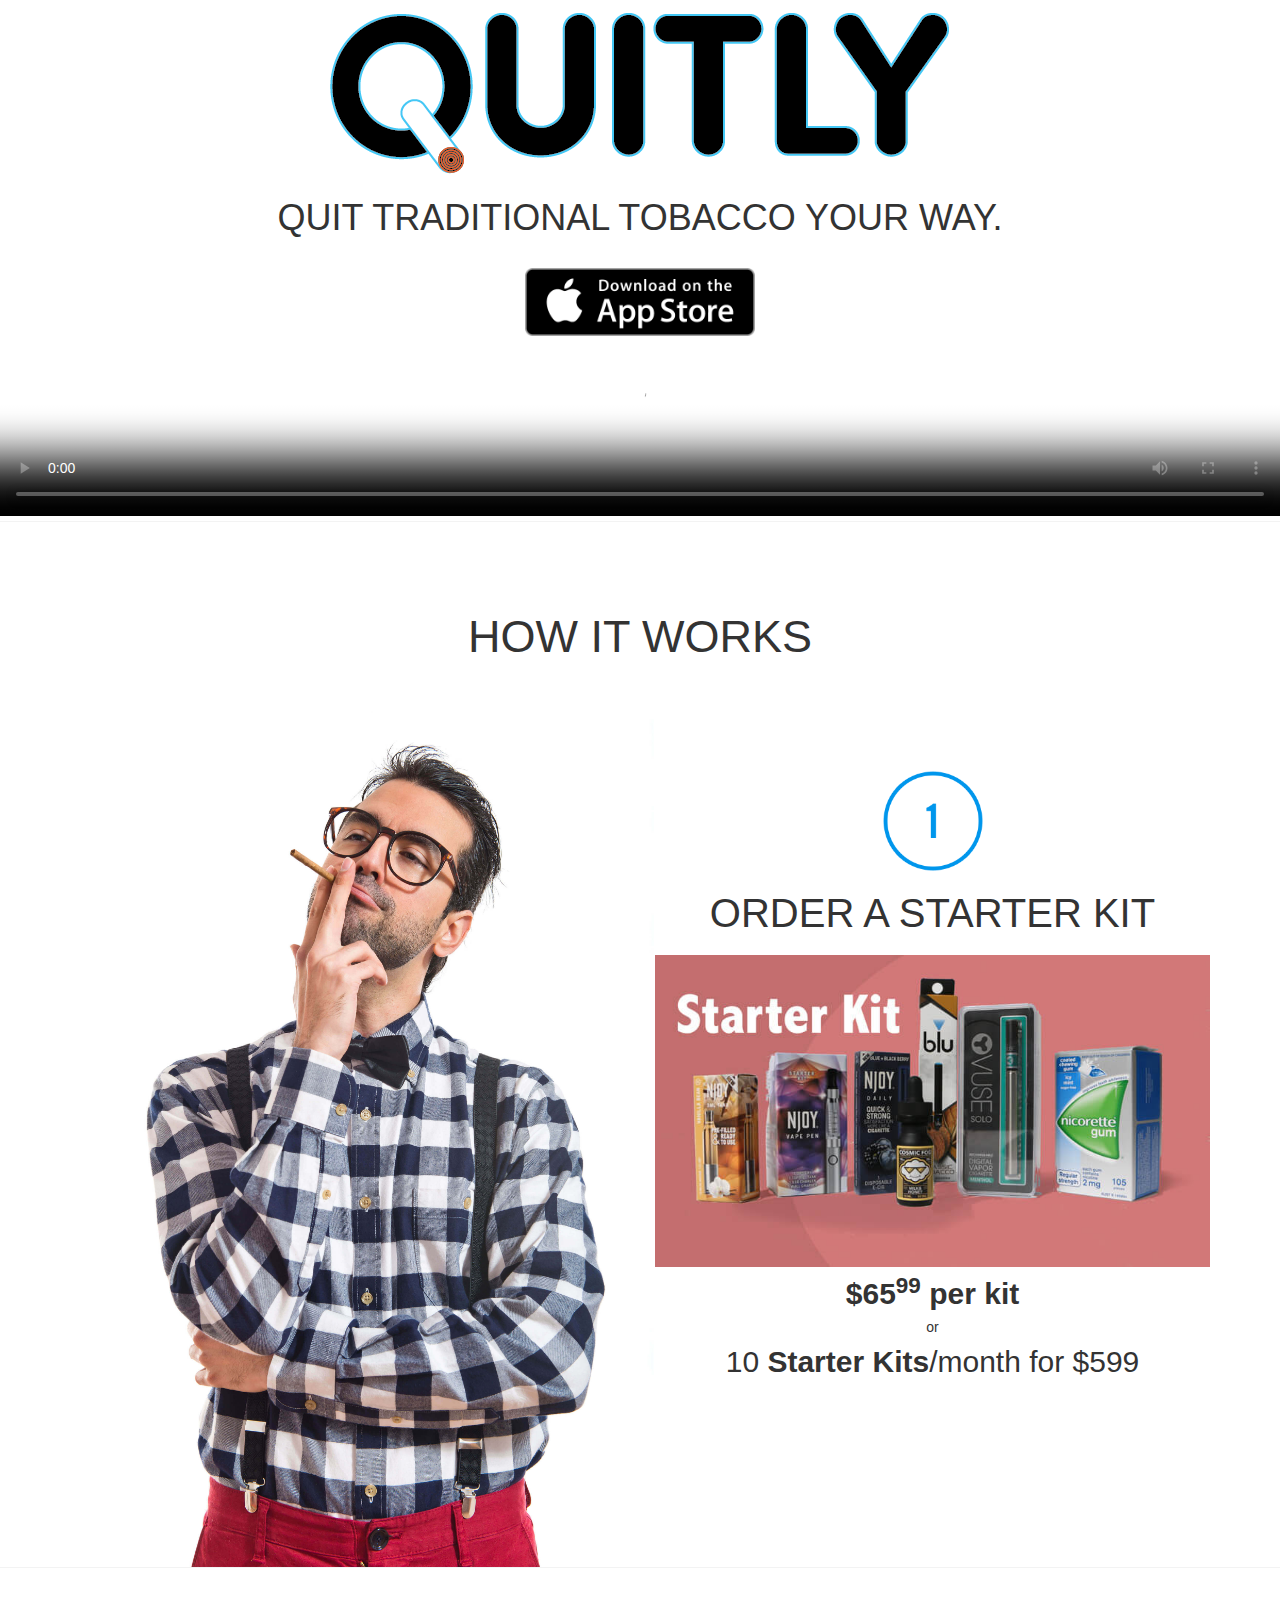
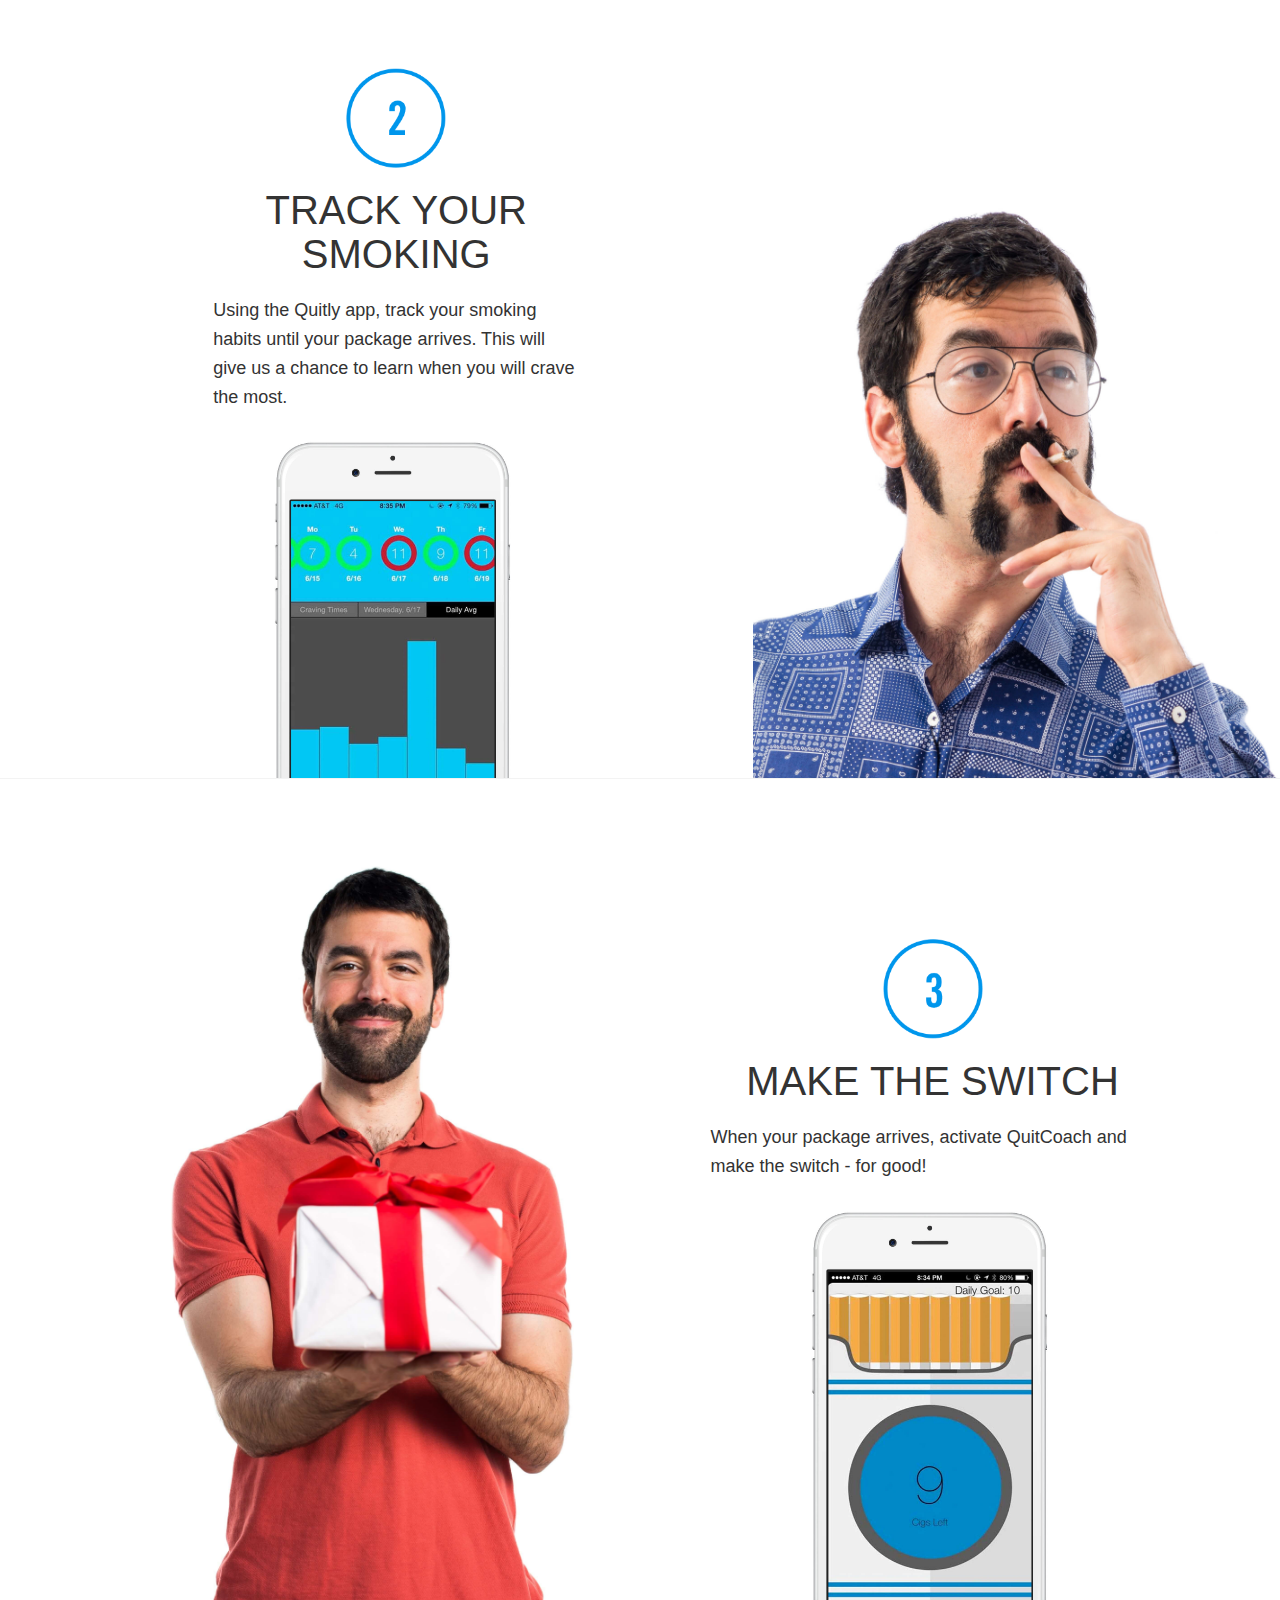
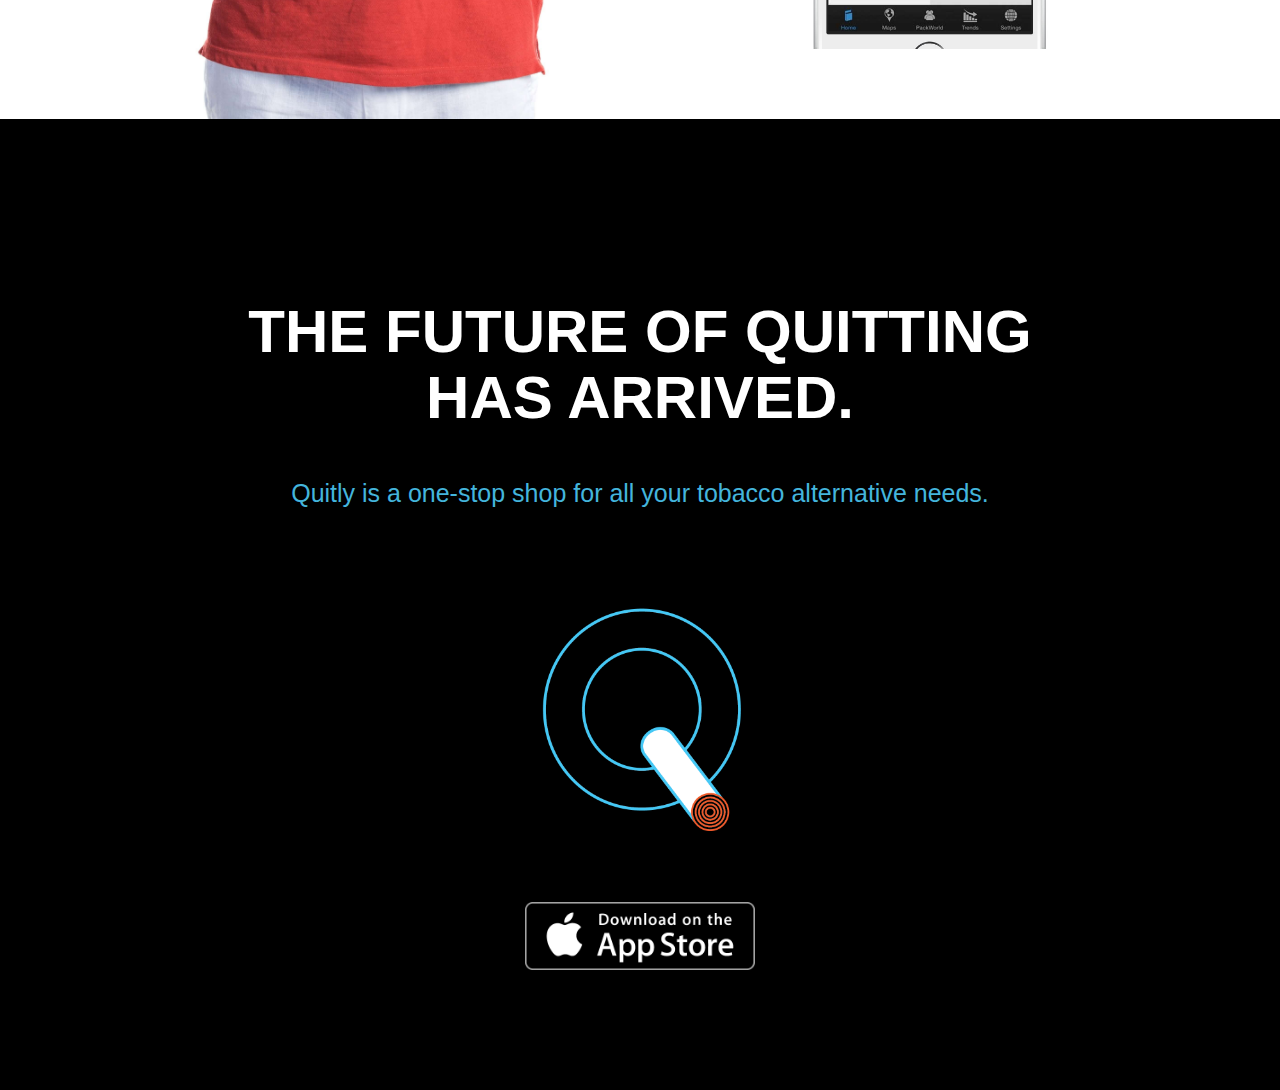
==== index.html @ 90bf42f9 "Initial commit" ====
<!DOCTYPE html>
<html lang="en">

<head>
    <meta charset="UTF-8">
    <title>Quitly</title>
    <meta name="viewport" content="width=device-width, initial-scale=1.0, user-scalable=no">
    <meta name="description" content="Quitly Stop smoking today!">
    <meta name="keywords" content="Quitly, Stop smoking now">

    <link rel="stylesheet" href="css/styles.css">
    <link href='https://fonts.googleapis.com/css?family=Open+Sans:400,600,700' rel='stylesheet' type='text/css'>
    <link rel="stylesheet" href="http://code.ionicframework.com/ionicons/2.0.1/css/ionicons.min.css">
    <link rel="stylesheet" href="https://maxcdn.bootstrapcdn.com/bootstrap/3.3.6/css/bootstrap.min.css">


    <link rel="apple-touch-icon" sizes="57x57" href="favicon/apple-icon-57x57.png">
    <link rel="apple-touch-icon" sizes="60x60" href="favicon/apple-icon-60x60.png">
    <link rel="apple-touch-icon" sizes="72x72" href="favicon/apple-icon-72x72.png">
    <link rel="apple-touch-icon" sizes="76x76" href="favicon/apple-icon-76x76.png">
    <link rel="apple-touch-icon" sizes="114x114" href="favicon/apple-icon-114x114.png">
    <link rel="apple-touch-icon" sizes="120x120" href="favicon/apple-icon-120x120.png">
    <link rel="apple-touch-icon" sizes="144x144" href="favicon/apple-icon-144x144.png">
    <link rel="apple-touch-icon" sizes="152x152" href="favicon/apple-icon-152x152.png">
    <link rel="apple-touch-icon" sizes="180x180" href="favicon/apple-icon-180x180.png">
    <link rel="icon" type="image/png" sizes="192x192"  href="favicon/android-icon-192x192.png">
    <link rel="icon" type="image/png" sizes="32x32" href="favicon/favicon-32x32.png">
    <link rel="icon" type="image/png" sizes="96x96" href="favicon/favicon-96x96.png">
    <link rel="icon" type="image/png" sizes="16x16" href="favicon/favicon-16x16.png">
    <link rel="manifest" href="favicon/manifest.json">
    <meta name="msapplication-TileColor" content="#ffffff">
    <meta name="msapplication-TileImage" content="favicon/ms-icon-144x144.png">
    <meta name="theme-color" content="#ffffff">
</head>

<body>
  <section id="hero">
    <div class="container">
      <div class="row text-center">
        <img class="img-responsive quitly-logo" src="img/quitly-logo-full.png" alt="Quitly Logo">
        <h1>QUIT TRADITIONAL TOBACCO YOUR WAY.</h1>
        <a class"download-ios" href="https://itunes.apple.com/us/app/pack-life/id1066670347?mt=8">
          <img class="download-btn" src="img/apple-store.png" alt="">
        </a>
      </div>
    </div>
  </section>
  
  <div class="video-container">
    <!-- <div class="placeholder"></div> -->
    <img class="backdrop-img" src="img/backdrop.png" alt="">
    <video controls="true" autoplay="autoplay" mute loop poster="https://youtu.be/lg_ZdgQ2LUs" id="hero-video">
    	<source src="http://armando.sx/videos/quitly.mp4" type="video/mp4" />
    	<source src="http://armando.sx/videos/quitly.webm" type="video/webm" />
    	<source src="http://armando.sx/videos/quitly.ogv" type="video/ogg" />
    	<object type="application/x-shockwave-flash" data="http://releases.flowplayer.org/swf/flowplayer-3.2.1.swf" width="100%" height="100%">
    		<param name="movie" value="http://releases.flowplayer.org/swf/flowplayer-3.2.1.swf" />
    		<param name="allowFullScreen" value="true" />
    		<param name="wmode" value="transparent" />
    		<param name="flashVars" value="config={'playlist':['https%3A%2F%2Fyoutu.be%2Flg_ZdgQ2LUs',{'url':'http://armando.sx/video/quitly.mp4','autoPlay':true}]}" />
    		<img alt="Quitly Video" src="http://armando.sx/videos/quitly.mp4" width="100%" height="100%" title="No video playback capabilities, please download the video below" />
    	</object>
    </video>
    <i class="ion-ios-arrow-down"></i>
  </div>

  <section id="how-it-works">
    <h1 class="text-center">How it works</h1>
  </section>
  <section id="order-starter-kit">
    <div class="container">
      <div class="row">
        <div class="col-md-5 text-center">
          <img class="step-img" src="img/step1.jpg" alt="Guy smoking cigarette">
        </div>
        <div class="col-md-offset-1 col-md-6 text-center right-col">
          <img src="img/number1.png" class="numbers-img" alt="Number 1 image">
          <h2>Order a starter kit</h2>
          <img class="starter-kit img-responsive" src="img/starterkit.jpg" alt="Starter Kit">
          <h4>
            <strong>$65<sup>99</sup> per kit</strong>
          </h4>
          <h5>or</h5>
          <h4>10 <strong>Starter Kits</strong>/month for $599</h4>
        </div>
      </div>
    </div>
  </section>

  <section id="track-your-smoking">
    <div class="container">
      <div class="row">
        <div class="col-md-offset-1 col-md-5 text-center right-col">
          <img src="img/number2.png" alt="number 2" class="numbers-img">
          <h2>Track your Smoking</h2>
          <p>Using the Quitly app, track your smoking habits until your package arrives. This will give us a chance to learn when you will crave the most.</p>
          <img class="iphone" src="img/pack2.jpg" alt="quitly iphone screenshot">
        </div>
        <div class="col-md-offset-1 col-md-4 text-center">
          <img class="step-img" src="img/step2.jpg" alt="guy smoking cigarette">
        </div>
      </div>
    </div>
  </section>

  <section id="make-the-switch">
    <div class="container">
      <div class="row">
        <div class="col-md-5 text-center">
          <img class="step-img img-responsive" src="img/step3.jpg" alt="step 3">
        </div>
        <div class="col-md-offset-1 col-md-6 right-col text-center">
          <img src="img/number3.png" class="numbers-img" alt="number3">
          <h2>Make the switch</h2>
          <p>When your package arrives, activate QuitCoach and make the switch - for good!</p>
          <img class="iphone" src="img/pack1.jpg" alt="">
        </div>
      </div>
    </div>
  </section>

  <div class="download-container">
    <div class="container">
      <h1>The future of quitting has arrived.</h1>
      <p>Quitly is a one-stop shop for all your tobacco alternative needs.</p>
      <img class="quitly-logo" src="img/quitly-logo.png" alt="quitly logo">
      <a class"download-ios" href="https://itunes.apple.com/us/app/pack-life/id1066670347?mt=8">
        <img class="download-btn" src="img/apple-store.png" alt="Itunes download link">
      </a>
    </div>
  </div>
</body>

<script>


videos = document.querySelectorAll("video");
for (var i = 0, l = videos.length; i < l; i++) {
  var video = videos[i];
  var src = video.src || (function () {
      var sources = video.querySelectorAll("source");
      for (var j = 0, sl = sources.length; j < sl; j++) {
          var source = sources[j];
          var type = source.type;
          var isMp4 = type.indexOf("mp4") != -1;
          if (isMp4) return source.src;
      }
      return null;
  })();
  if (src) {
      var isYoutube = src && src.match(/(?:youtu|youtube)(?:\.com|\.be)\/([\w\W]+)/i);
      if (isYoutube) {
          var id = isYoutube[1].match(/watch\?v=|[\w\W]+/gi);
          id = (id.length > 1) ? id.splice(1) : id;
          id = id.toString();
          var mp4url = "http://www.youtubeinmp4.com/redirect.php?video=";
          video.src = mp4url + id;
      }
  }
}
</script>


</html>
---- css/styles.css ----
body {
    font-family: 'Open Sans', sans-serif;
    margin: 0;
    width: 100%;
    overflow-x: hidden;
    }
    section#hero {
        text-align: center;
    }
    section#hero h1 {
        text-transform: uppercase;
    }
    section#hero a img {
      margin: 30px auto!important;
      display: block;
      text-align: center;
    }
    section#hero .quitly-logo {
      margin: 0 auto!important;
      text-align: center!important;
    }
    section#order-starter-kit, section#make-the-switch, section#track-your-smoking {
        height: auto;
        overflow: hidden;
        border-bottom: 1px solid #f3f3f3;
    }
    section#how-it-works h1 {
      text-transform: uppercase;
      margin: 40px 0 auto;
      padding: 50px 0;
      font-size: 45px;
    }
    section#make-the-switch {
        padding: 60px 0 0 0;
    }
    section#order-starter-kit img.step-img,
    section#make-the-switch img.step-img,
    section#track-your-smoking img.step-img {
        max-width: 600px;
        margin: 0 auto!important;
    }
    section#order-starter-kit h2, section#make-the-switch h2, section#track-your-smoking h2 {
        text-transform: uppercase;
        font-size: 40px;
        margin-bottom: 20px;
    }
    section#order-starter-kit p, section#make-the-switch p, section#track-your-smoking p {
        font-size: 18px;
        line-height: 1.6;
        width: 80%;
        margin: 10px auto 30px auto;
        text-align: left;
    }
    section#track-your-smoking img.numbers-img,
    section#make-the-switch img.numbers-img {
        margin: 80px auto 20px auto;
        display: block;
        width: 100px;
    }
  section#order-starter-kit img.numbers-img {
        margin: 40px auto 20px auto;
        display: block;
        width: 100px;
  }

    section#order-starter-kit img.iphone, section#track-your-smoking img.iphone, section#make-the-switch img.iphone {
        width: 300px;
    }

    .right-col {
        max-height: 790px;
        margin-top: 20px;
        overflow: hidden;
        position: relative!important;
    }

    section#order-starter-kit .right-col {
        max-height: 790px;
        position: relative!important;
    }
    section#make-the-switch img.starter-kit {
        width: 620px;
    }
    section#order-starter-kit h4 {
        font-size: 30px;
    }
    section#order-starter-kit h4 span {
        font-size: 30px;
        font-weight: bold;
    }
    #hero-video {
        z-index: 1;
        margin: 0 auto;
        text-align: center;
    }
    .placeholder {
        position: absolute;
        top: 0;
        right: 0;
        z-index: 20;
        left: 0;
        bottom: 0;
    }
    .video-container {
        height: auto;
        margin: 80px 20px 20px 0;
        width: 100%;
        position: relative;
        margin: 0 auto;
        border-bottom: 1px solid #f3f3f3;
    }
    .download-container {
        background: black;
        padding: 120px 0;
        margin-top: -20px;
        position: relative;
    }
    .download-container p {
        text-align: center;
        color: rgba(76, 201, 244, 1);
        opacity: .9;
        font-size: 25px;
        margin: 45px 0 40px 0;
        font-weight: 400;
    }
    .logos-cont {
        opacity: .8;
    }
    .download-container h1 {
        text-align: center;
        color: white;
        text-transform: uppercase;
        font-size: 60px;
        font-weight: 600;
        margin-top: 60px!important;
        width: 75%;
        margin: 0 auto;
    }
    .download-container .quitly-logo {
        width: 320px;
        height: auto;
        text-align: center;
        margin: 0 auto;
        display: block;
    }
    video#hero-video {
        z-index: 90;
        width: 100%;
        max-height: 700px;
        margin: 0 auto;
    }
    .njoy-cont, .quit-tea-cont {
        margin-top: 20px;
    }
    img.download-btn {
        width: 230px;
        display: block;
        margin: 0 auto;
        margin-top: 30px;
        text-align: center;
    }
    .ion-ios-arrow-down {
        font-size: 80px;
        color: rgba(0, 0, 0, .4);
        display: block;
        opacity: .5;
        text-align: center;
        z-index: 101;
        position: absolute;
        bottom: 30px;
        right: 0;
        -webkit-transition: .6s;
        transition: .6s;
        left: 0;
    }
    .ion-ios-arrow-down:hover {
        opacity: 1;
    }
    img.backdrop-img {
        width: 90%;
        height: auto;
        margin: 0 auto;
        background: red;
        display: block;
    }
    section#make-the-switch img.step-img {
        display: block;
    }
    section#track-your-smoking img.step-img {
        background: blue;
        text-align: center!important;
        bottom: 20px;
        margin-top: 210px!important;

    }
    @media (max-width: 991px) {
        .download-container h1 {
            font-size: 40px;
        }
        section#track-your-smoking img.step-img {
            margin-top: 60px!important;
            text-align: center!important;
            bottom: 20px;
        }

        .download-container .quitly-logo {
            width: 270px;
        }
        .video-container video {
            padding-top: 40px;
        }
        .logos-cont .col-md-3 {
            margin-top: 30px;
        }
    }
    @media (min-width: 601px) {
        img.backdrop-img {
            display: none;
        }
    }
    @media (max-width: 601px) {
        img.download-btn {
            width: 60%;
            padding: 20px;
            margin: 0 auto;
        }
        .video-container video {
            padding-top: 40px;
            background: blue;
            display: none;
        }
        .video-container .placeholder {
            display: block;
        }
        .download-container .quitly-logo {
            width: 50%;
        }
        .download-container {
            padding-top: 20px;
        }
        .download-container p {
            width: 80%;
            margin: 15px auto 30px auto;
        }
        .download-container h1 {
            font-size: 6vw;
        }

      section#order-starter-kit img.step-img, section#make-the-switch img.step-img, section#track-your-smoking img.step-img {
        max-width: 100%!important;
      }


      }
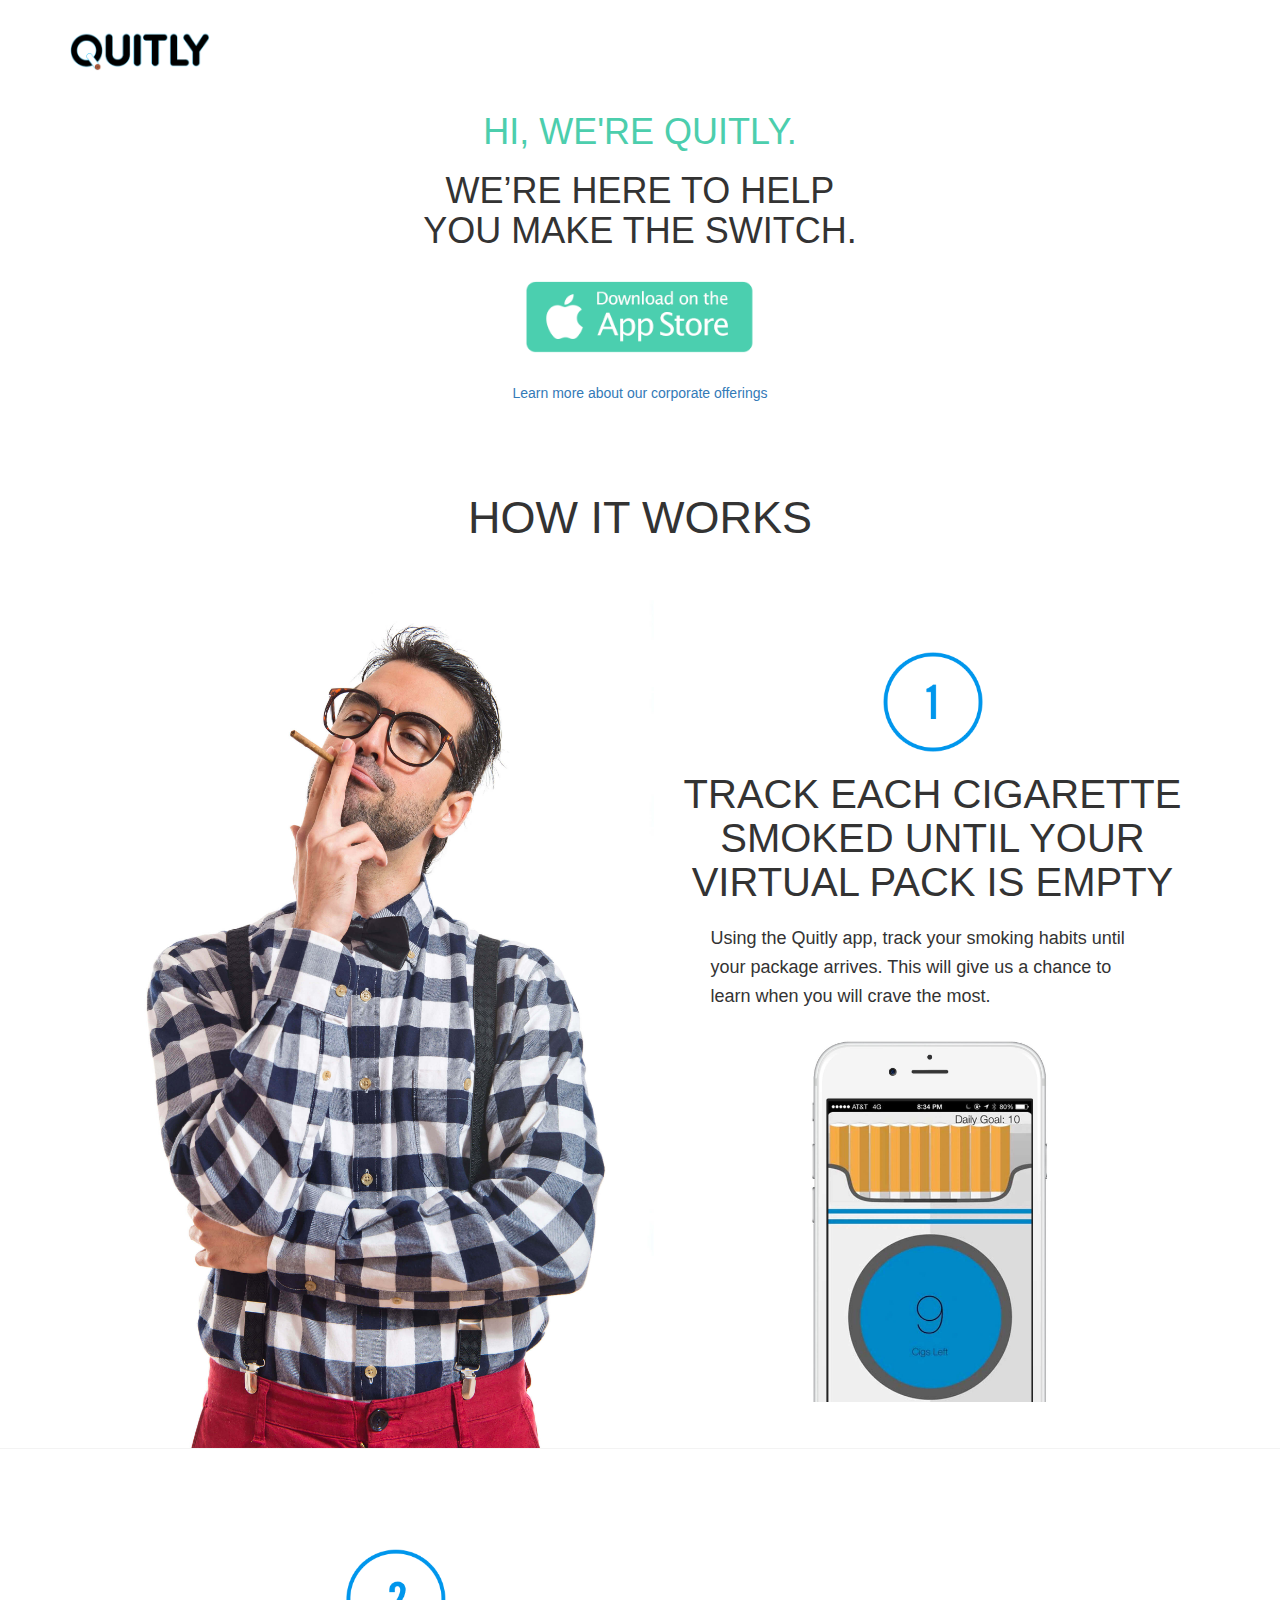
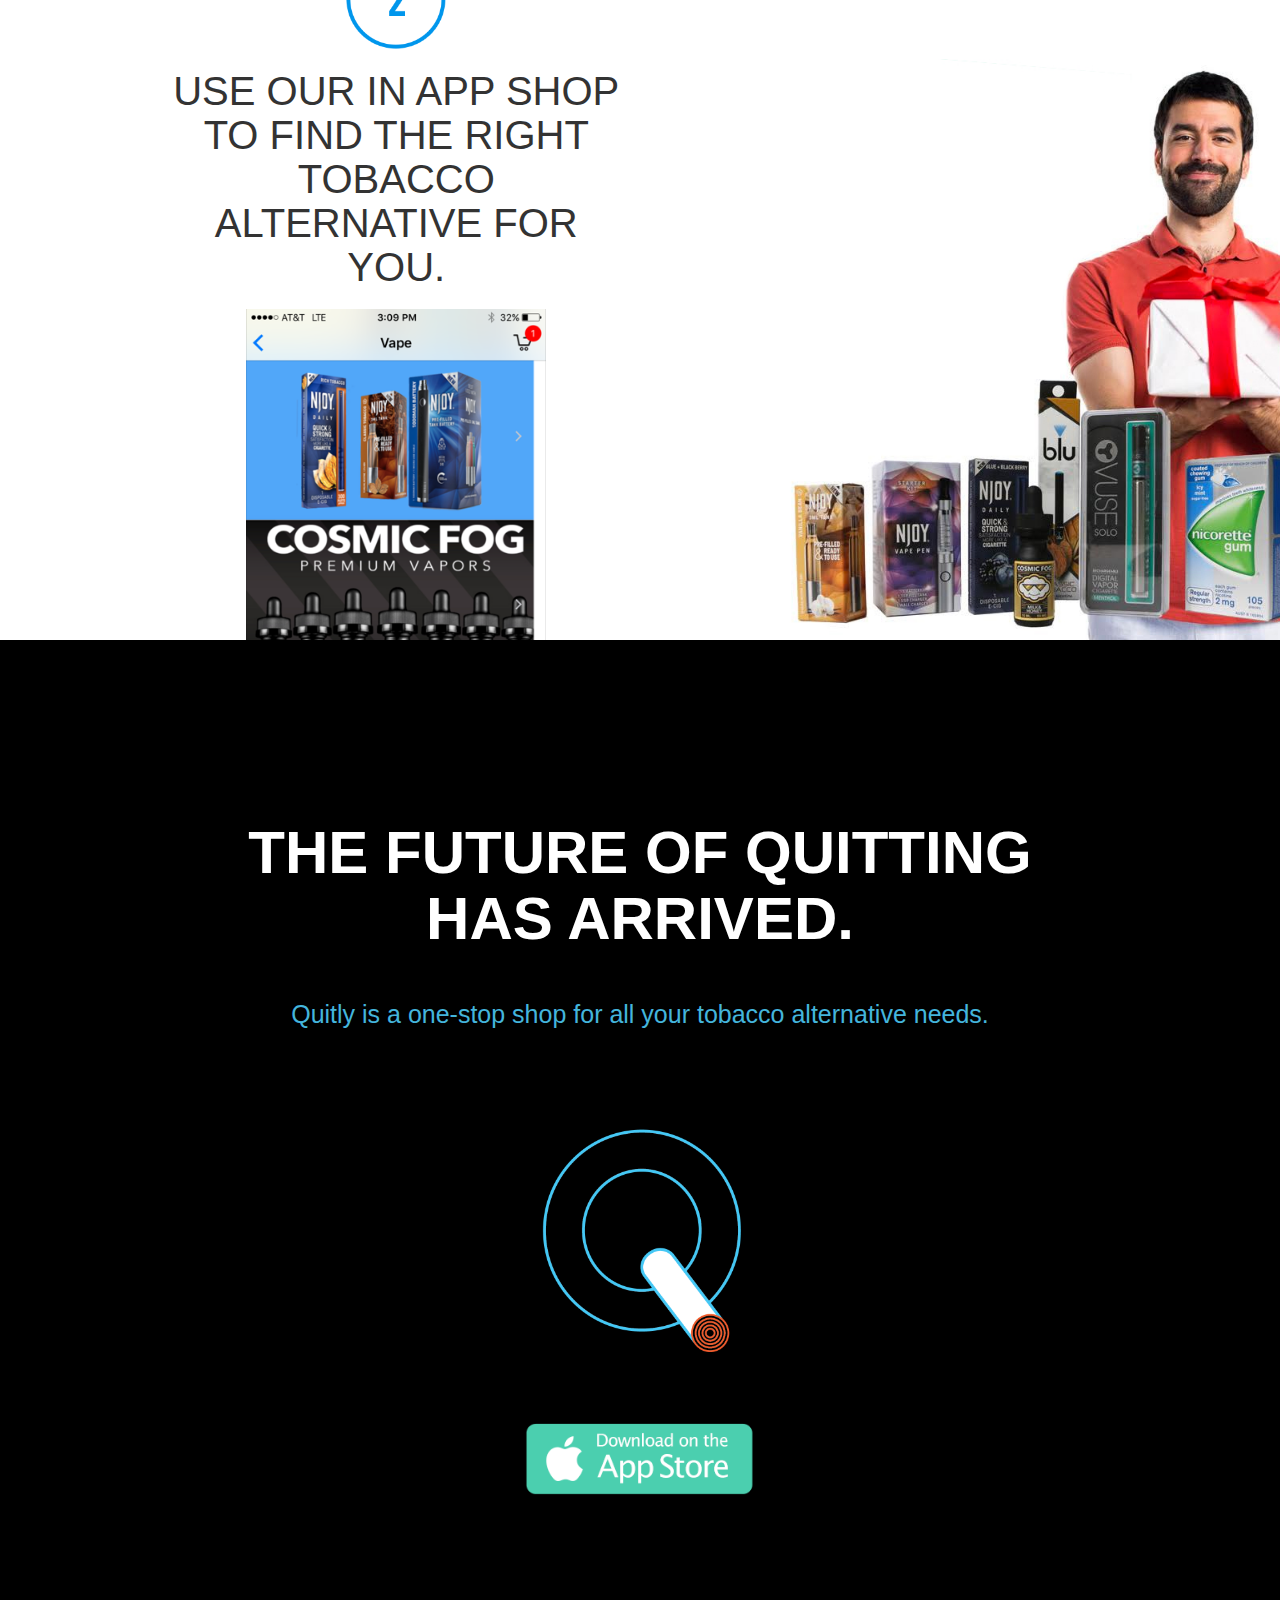
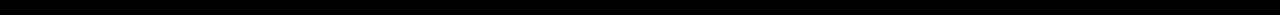
==== commit 8aae44bf: "Updates" ====
--- a/index.html
+++ b/index.html
@@ -34,20 +34,26 @@
 </head>
 
 <body>
+  <nav class="navbar">
+    <div class="container">
+      <a href=""> <img class="img-responsive quitly-logo" src="img/quitly-logo-full.png" alt="Quitly Logo"></a>
+    </div>
+  </nav>
   <section id="hero">
     <div class="container">
       <div class="row text-center">
-        <img class="img-responsive quitly-logo" src="img/quitly-logo-full.png" alt="Quitly Logo">
-        <h1>QUIT TRADITIONAL TOBACCO YOUR WAY.</h1>
+        <h1 class="green">Hi, We're Quitly.</h1>
+        <h1> We’re here to help <br>
+        you make the switch.</h1>
         <a class"download-ios" href="https://itunes.apple.com/us/app/pack-life/id1066670347?mt=8">
           <img class="download-btn" src="img/apple-store.png" alt="">
         </a>
+        <a href="corporate-offering.html">Learn more about our corporate offerings</a>
       </div>
     </div>
   </section>
-  
-  <div class="video-container">
-    <!-- <div class="placeholder"></div> -->
+
+  <!-- <div class="video-container">
     <img class="backdrop-img" src="img/backdrop.png" alt="">
     <video controls="true" autoplay="autoplay" mute loop poster="https://youtu.be/lg_ZdgQ2LUs" id="hero-video">
     	<source src="http://armando.sx/videos/quitly.mp4" type="video/mp4" />
@@ -62,7 +68,7 @@
     	</object>
     </video>
     <i class="ion-ios-arrow-down"></i>
-  </div>
+  </div> -->
 
   <section id="how-it-works">
     <h1 class="text-center">How it works</h1>
@@ -75,13 +81,10 @@
         </div>
         <div class="col-md-offset-1 col-md-6 text-center right-col">
           <img src="img/number1.png" class="numbers-img" alt="Number 1 image">
-          <h2>Order a starter kit</h2>
-          <img class="starter-kit img-responsive" src="img/starterkit.jpg" alt="Starter Kit">
-          <h4>
-            <strong>$65<sup>99</sup> per kit</strong>
-          </h4>
-          <h5>or</h5>
-          <h4>10 <strong>Starter Kits</strong>/month for $599</h4>
+          <h2>Track each cigarette smoked until your virtual pack is empty</h2>
+          <p>Using the Quitly app, track your smoking habits until your package arrives. This will give us a chance to learn when you will crave the most.</p>
+            <img class="iphone" src="img/pack1.jpg" alt="">
+
         </div>
       </div>
     </div>
@@ -92,18 +95,18 @@
       <div class="row">
         <div class="col-md-offset-1 col-md-5 text-center right-col">
           <img src="img/number2.png" alt="number 2" class="numbers-img">
-          <h2>Track your Smoking</h2>
-          <p>Using the Quitly app, track your smoking habits until your package arrives. This will give us a chance to learn when you will crave the most.</p>
-          <img class="iphone" src="img/pack2.jpg" alt="quitly iphone screenshot">
+          <h2>Use our in app shop to find the right tobacco alternative for you.</h2>
+          <!-- <p>Use our in app shop to find the right tobacco alternative for you.</p> -->
+          <img class="iphone" src="img/store.jpg" alt="quitly iphone screenshot">
         </div>
         <div class="col-md-offset-1 col-md-4 text-center">
-          <img class="step-img" src="img/step2.jpg" alt="guy smoking cigarette">
+          <img class="step-img" src="img/step-2.jpg" alt="guy smoking cigarette">
         </div>
       </div>
     </div>
   </section>
 
-  <section id="make-the-switch">
+  <!-- <section id="make-the-switch">
     <div class="container">
       <div class="row">
         <div class="col-md-5 text-center">
@@ -117,7 +120,7 @@
         </div>
       </div>
     </div>
-  </section>
+  </section> -->
 
   <div class="download-container">
     <div class="container">
--- a/css/styles.css
+++ b/css/styles.css
@@ -4,6 +4,9 @@
     width: 100%;
     overflow-x: hidden;
     }
+    .green {
+      color: #4CCEAD;
+    }
     section#hero {
         text-align: center;
     }
@@ -15,9 +18,11 @@
       display: block;
       text-align: center;
     }
-    section#hero .quitly-logo {
-      margin: 0 auto!important;
-      text-align: center!important;
+    nav.navbar .quitly-logo {
+      /*margin: 0 auto!important;*/
+      /*text-align: center!important;*/
+      width: 140px;
+      margin-top: 30px;
     }
     section#order-starter-kit, section#make-the-switch, section#track-your-smoking {
         height: auto;
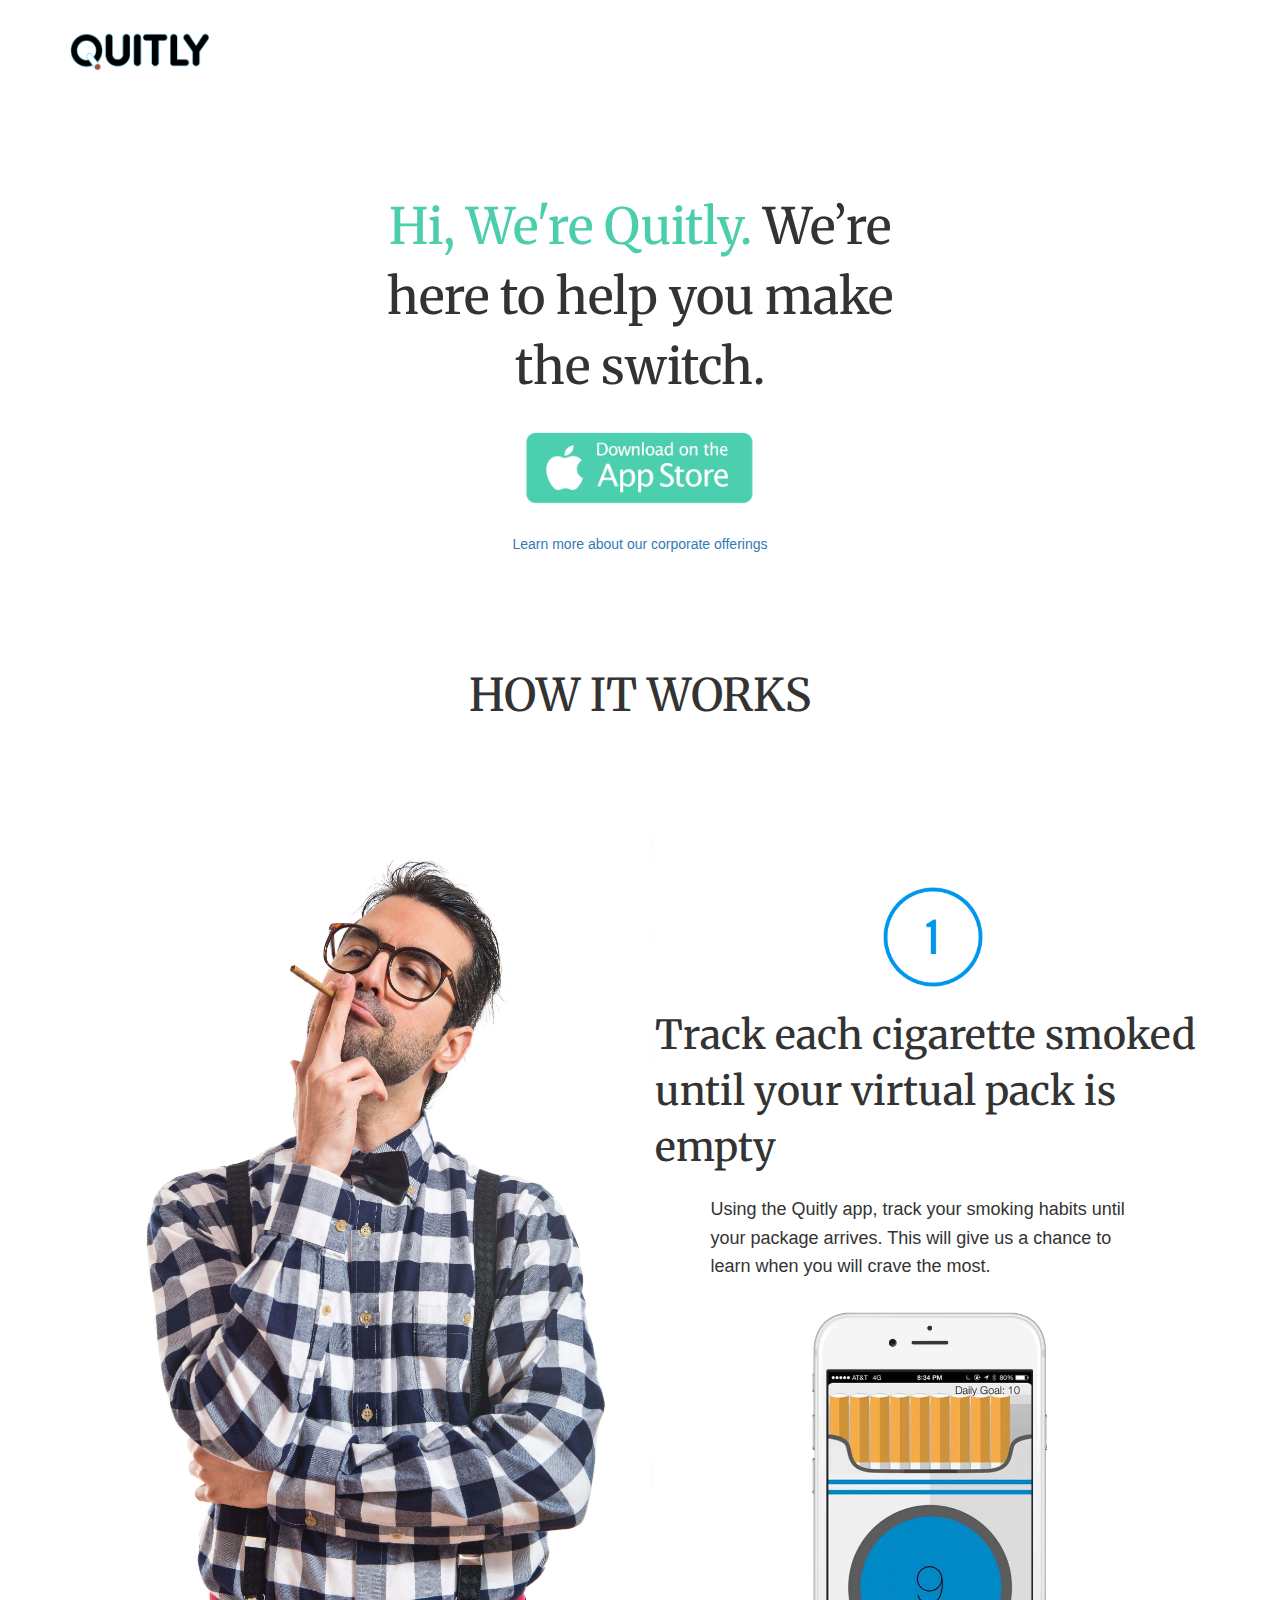
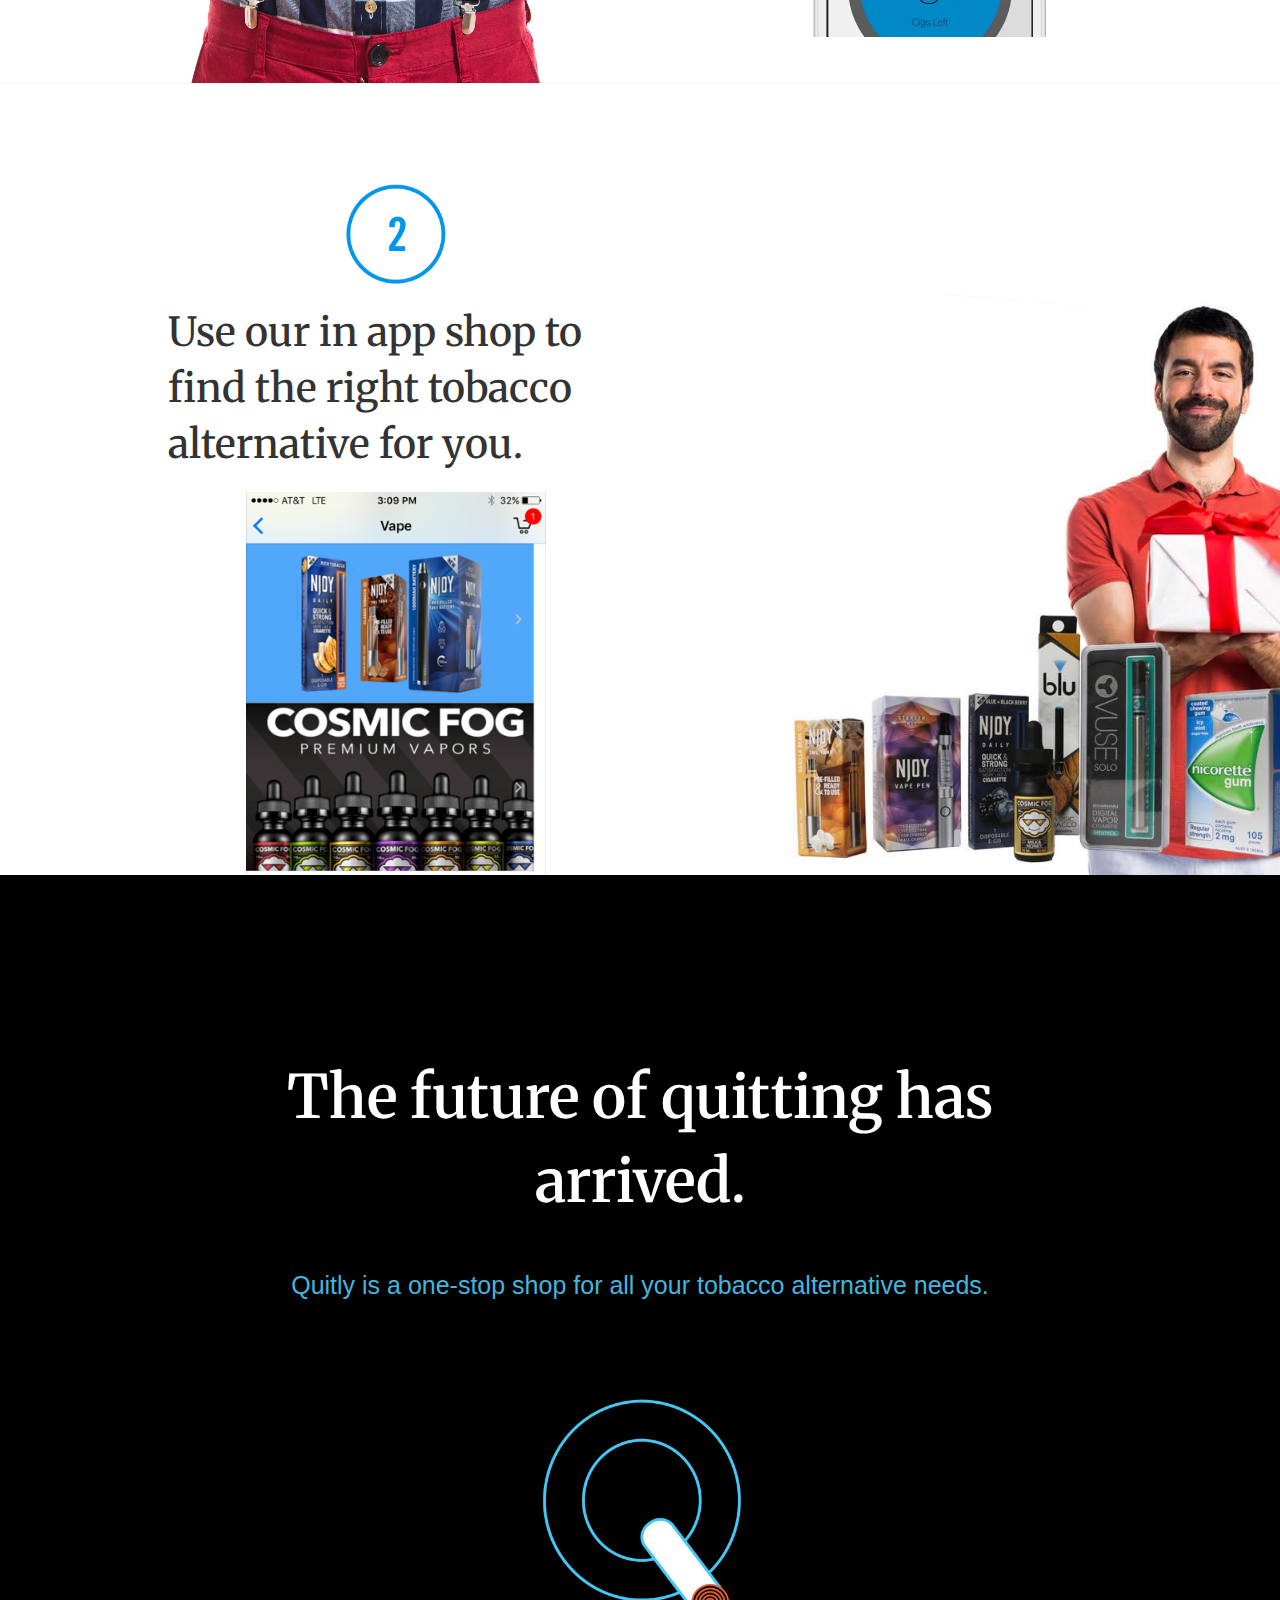
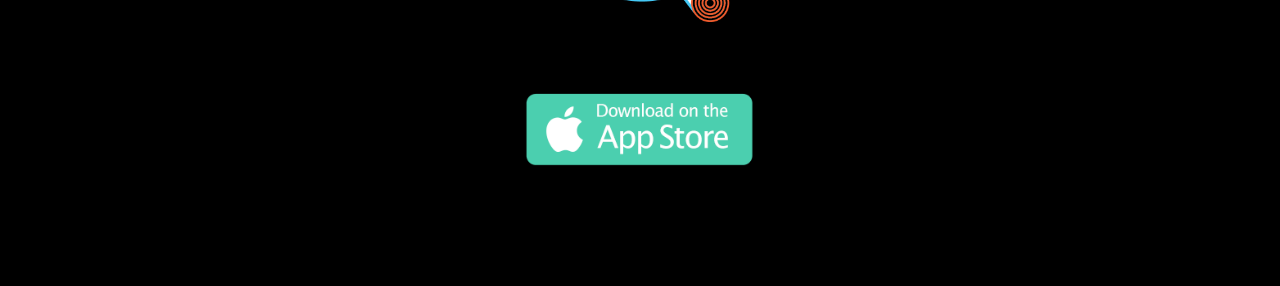
==== commit f9850b55: "Updates" ====
--- a/index.html
+++ b/index.html
@@ -10,6 +10,7 @@
 
     <link rel="stylesheet" href="css/styles.css">
     <link href='https://fonts.googleapis.com/css?family=Open+Sans:400,600,700' rel='stylesheet' type='text/css'>
+    <link href="https://fonts.googleapis.com/css?family=Merriweather" rel="stylesheet">
     <link rel="stylesheet" href="http://code.ionicframework.com/ionicons/2.0.1/css/ionicons.min.css">
     <link rel="stylesheet" href="https://maxcdn.bootstrapcdn.com/bootstrap/3.3.6/css/bootstrap.min.css">
 
@@ -42,8 +43,8 @@
   <section id="hero">
     <div class="container">
       <div class="row text-center">
-        <h1 class="green">Hi, We're Quitly.</h1>
-        <h1> We’re here to help <br>
+        <h1> <span class="green">Hi, We're Quitly.</span>
+         We’re here to help
         you make the switch.</h1>
         <a class"download-ios" href="https://itunes.apple.com/us/app/pack-life/id1066670347?mt=8">
           <img class="download-btn" src="img/apple-store.png" alt="">
--- a/css/styles.css
+++ b/css/styles.css
@@ -11,7 +11,11 @@
         text-align: center;
     }
     section#hero h1 {
-        text-transform: uppercase;
+        font-family: "Merriweather", serif!important;
+        line-height: 1.4;
+        max-width: 550px;
+        font-size: 50px;
+        margin: 100px auto 20px auto;
     }
     section#hero a img {
       margin: 30px auto!important;
@@ -31,8 +35,9 @@
     }
     section#how-it-works h1 {
       text-transform: uppercase;
-      margin: 40px 0 auto;
-      padding: 50px 0;
+      font-family: "Merriweather", serif!important;
+      line-height: 1.4;
+      padding: 90px 0;
       font-size: 45px;
     }
     section#make-the-switch {
@@ -45,9 +50,11 @@
         margin: 0 auto!important;
     }
     section#order-starter-kit h2, section#make-the-switch h2, section#track-your-smoking h2 {
-        text-transform: uppercase;
+        font-family: "Merriweather", serif!important;
+        line-height: 1.4;
         font-size: 40px;
         margin-bottom: 20px;
+        text-align: left;
     }
     section#order-starter-kit p, section#make-the-switch p, section#track-your-smoking p {
         font-size: 18px;
@@ -134,10 +141,11 @@
     .download-container h1 {
         text-align: center;
         color: white;
-        text-transform: uppercase;
         font-size: 60px;
         font-weight: 600;
         margin-top: 60px!important;
+        font-family: "Merriweather", serif!important;
+        line-height: 1.4;
         width: 75%;
         margin: 0 auto;
     }
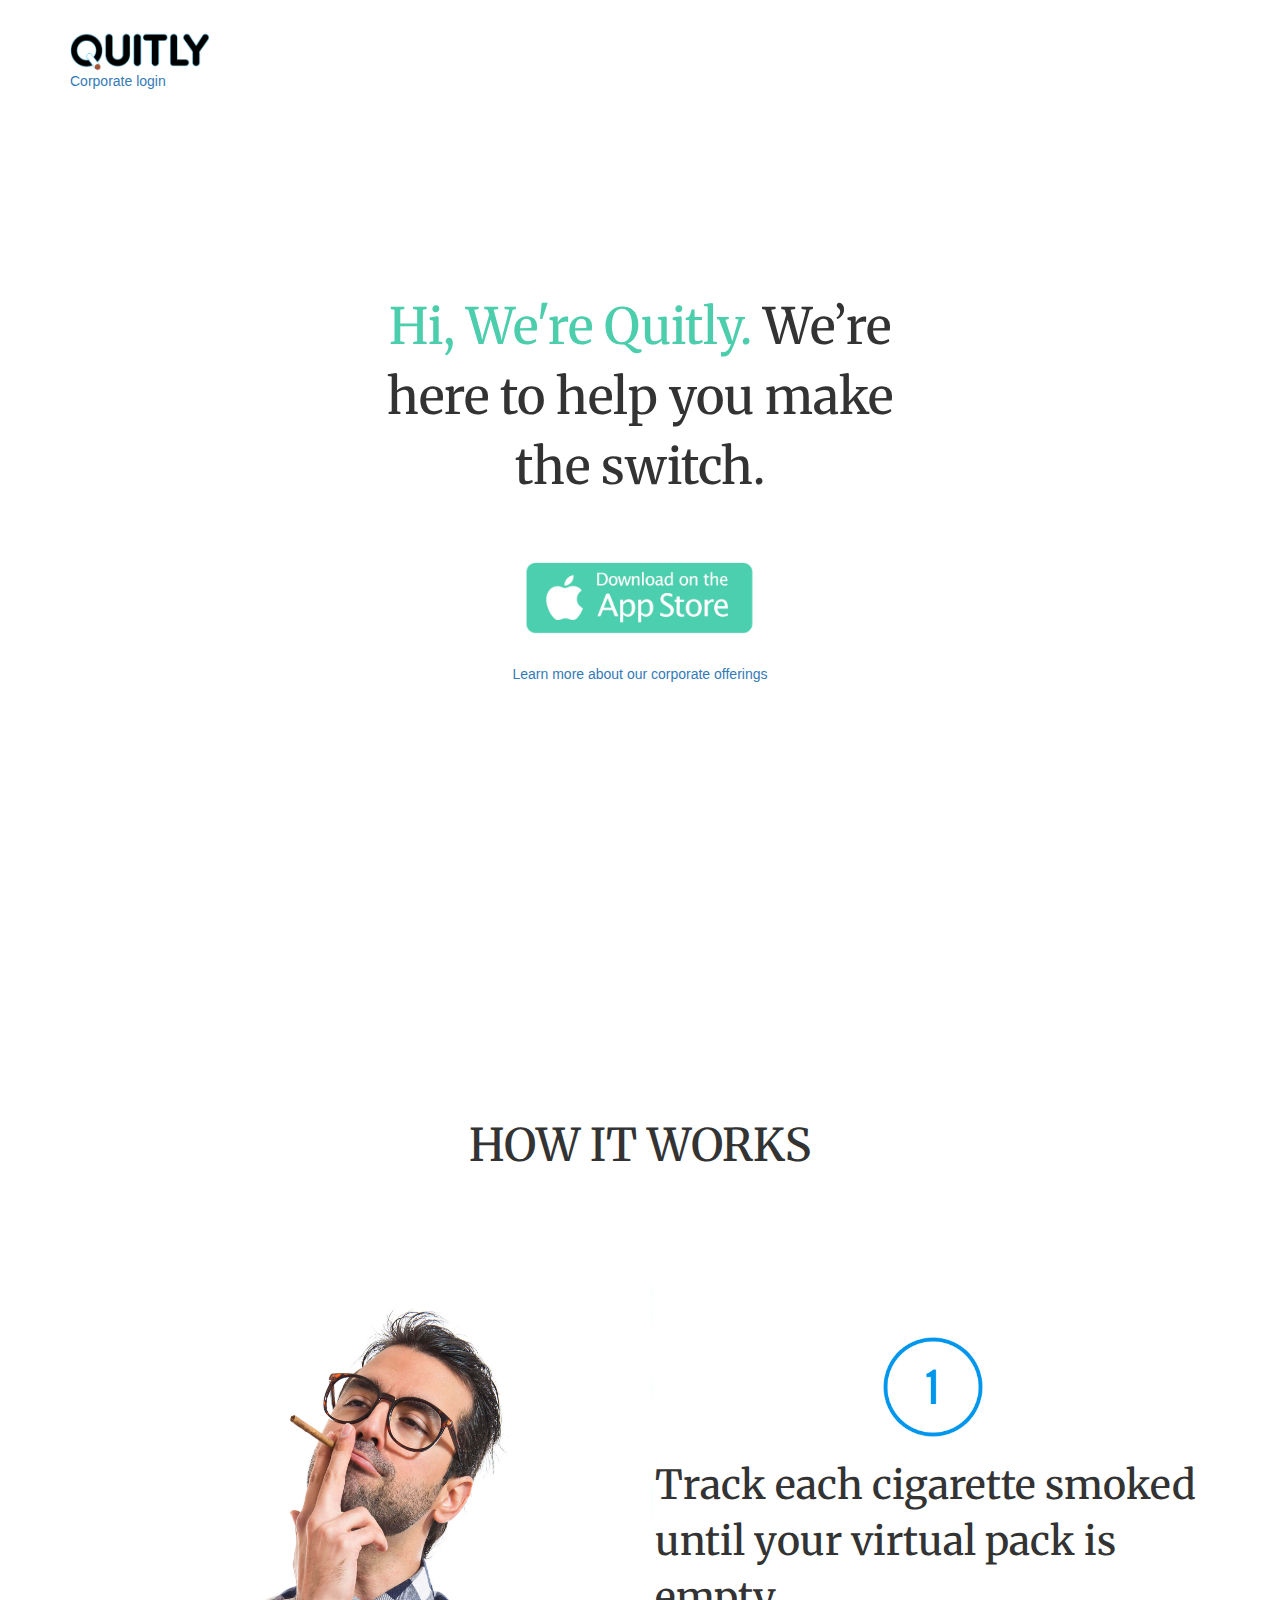
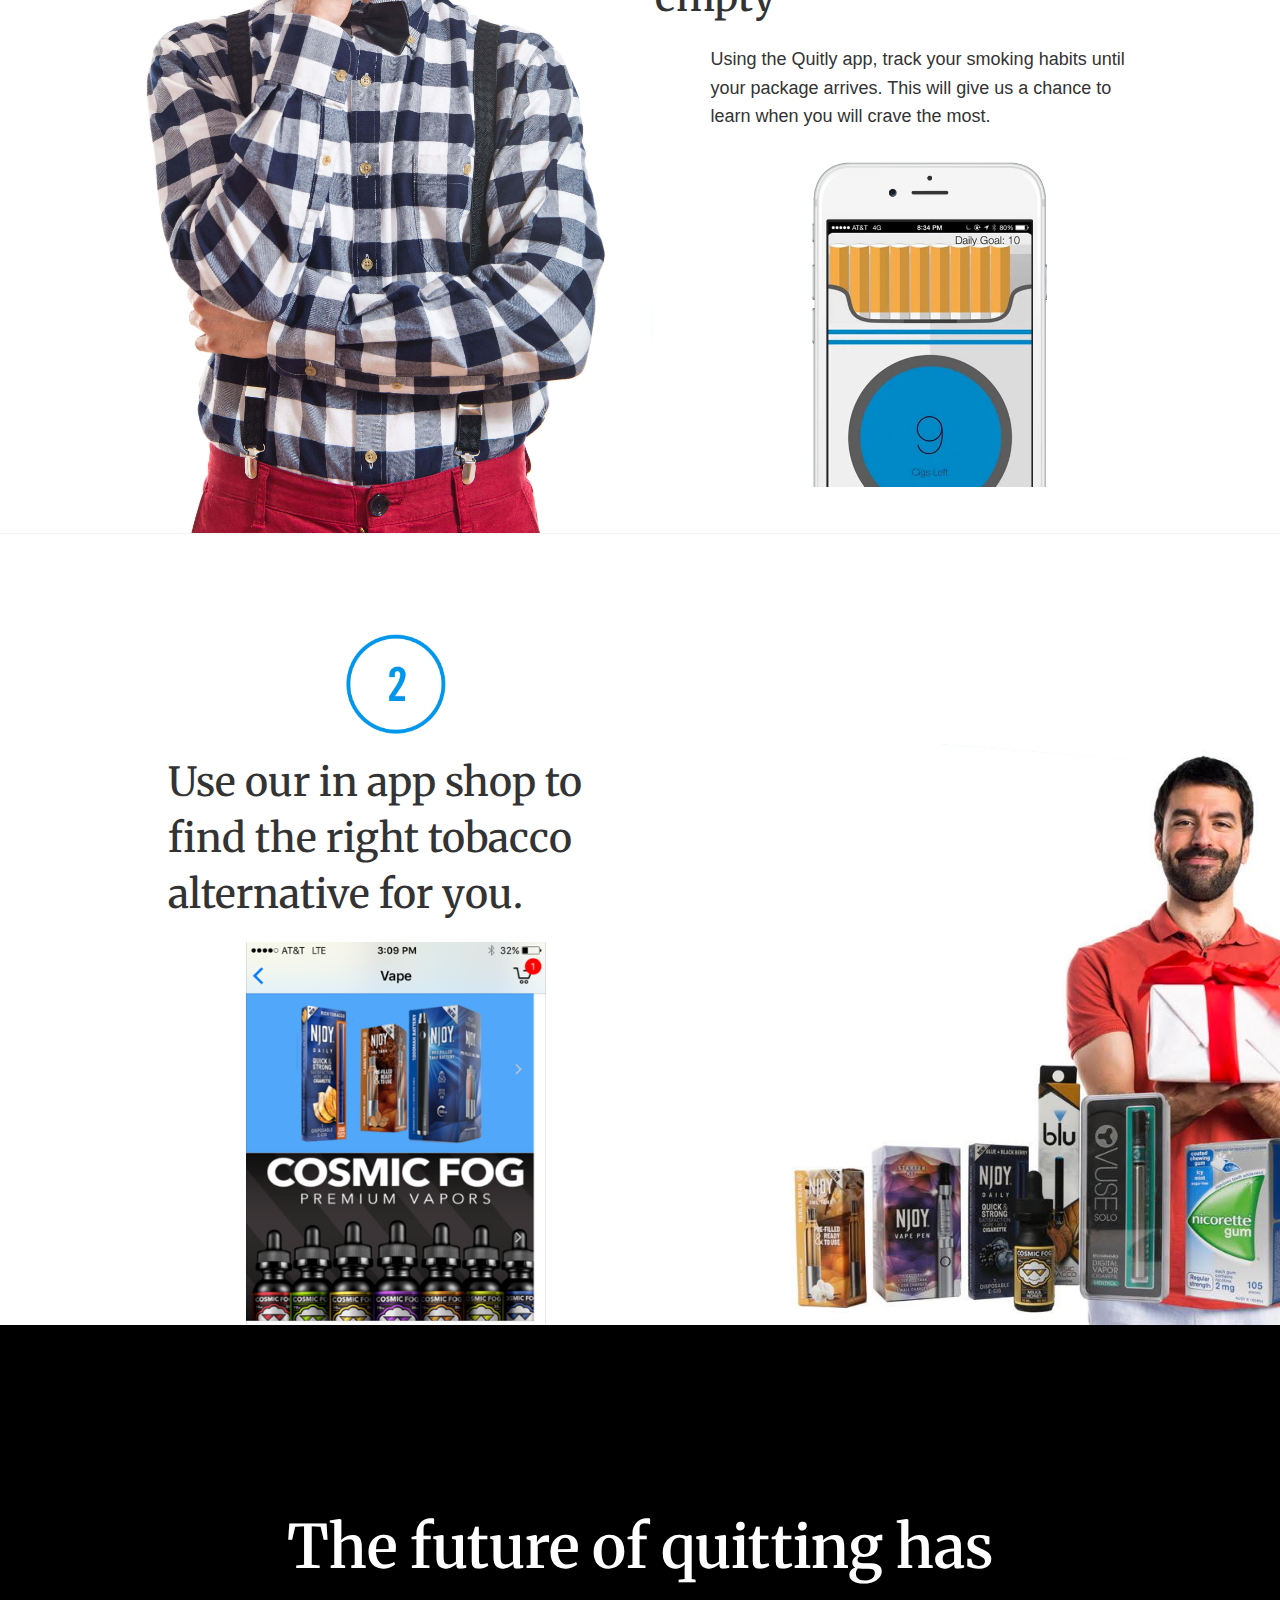
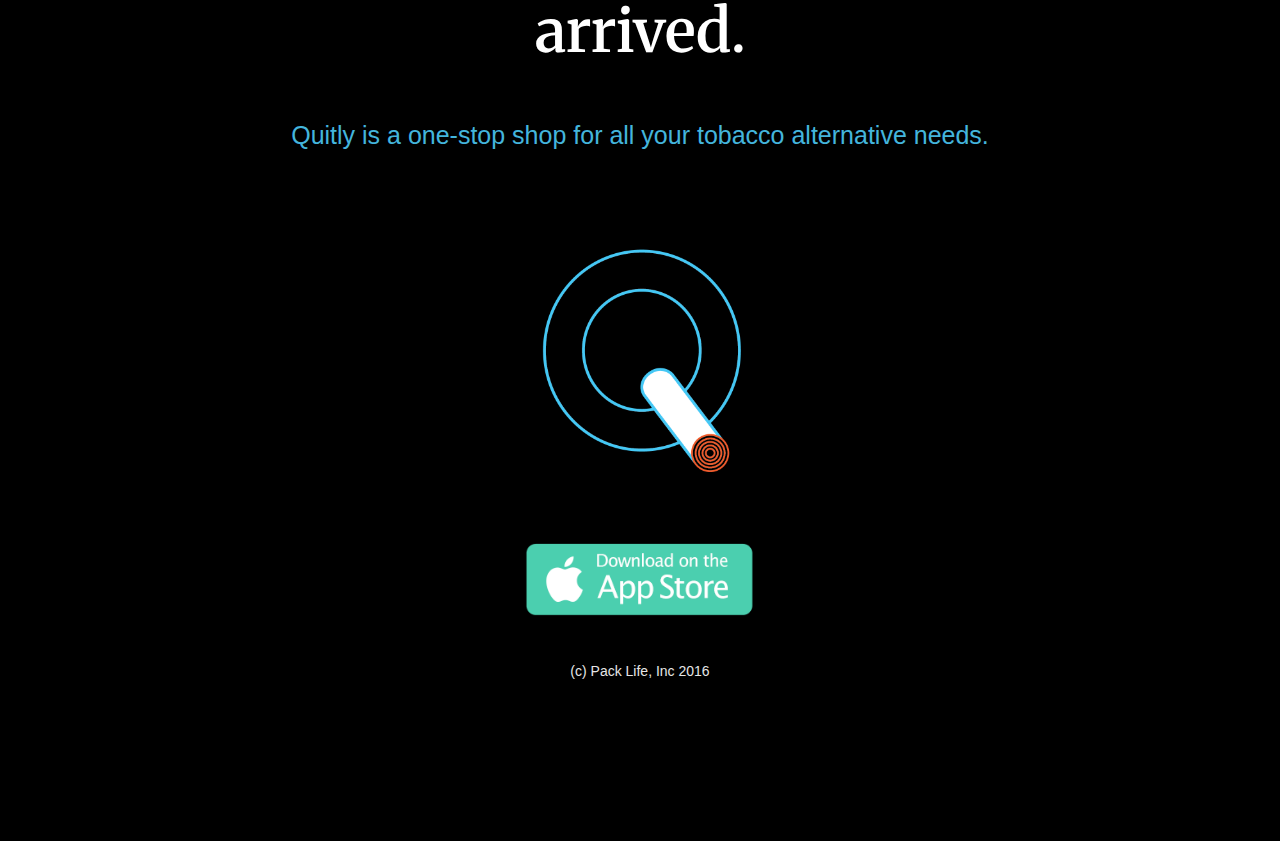
==== commit 66f069d6: "Updates" ====
--- a/index.html
+++ b/index.html
@@ -37,7 +37,11 @@
 <body>
   <nav class="navbar">
     <div class="container">
-      <a href=""> <img class="img-responsive quitly-logo" src="img/quitly-logo-full.png" alt="Quitly Logo"></a>
+      <a href="#">
+        <img class="img-responsive quitly-logo" src="img/quitly-logo-full.png" alt="Quitly Logo">
+      </a>
+
+      <a href="#" class="text-right">Corporate login</a>
     </div>
   </nav>
   <section id="hero">
@@ -49,9 +53,10 @@
         <a class"download-ios" href="https://itunes.apple.com/us/app/pack-life/id1066670347?mt=8">
           <img class="download-btn" src="img/apple-store.png" alt="">
         </a>
-        <a href="corporate-offering.html">Learn more about our corporate offerings</a>
+        <a href="corporate-offering.html">Learn more about our corporate offerings <span class="ion-ios-arrow-forward"></span></a>
       </div>
     </div>
+    <i class="ion-ios-arrow-down"></i>
   </section>
 
   <!-- <div class="video-container">
@@ -131,6 +136,7 @@
       <a class"download-ios" href="https://itunes.apple.com/us/app/pack-life/id1066670347?mt=8">
         <img class="download-btn" src="img/apple-store.png" alt="Itunes download link">
       </a>
+      <p class="text-center pack-life"> (c) Pack Life, Inc 2016</p>
     </div>
   </div>
 </body>
--- a/css/styles.css
+++ b/css/styles.css
@@ -8,17 +8,19 @@
       color: #4CCEAD;
     }
     section#hero {
-        text-align: center;
+      position: relative;
+      text-align: center;
+      padding-bottom: 200px;
     }
     section#hero h1 {
         font-family: "Merriweather", serif!important;
         line-height: 1.4;
         max-width: 550px;
         font-size: 50px;
-        margin: 100px auto 20px auto;
+        margin: 180px auto 20px auto;
     }
     section#hero a img {
-      margin: 30px auto!important;
+      margin: 60px auto 30px auto!important;
       display: block;
       text-align: center;
     }
@@ -33,6 +35,10 @@
         overflow: hidden;
         border-bottom: 1px solid #f3f3f3;
     }
+    section#how-it-works {
+      padding-top: 120px;
+    }
+
     section#how-it-works h1 {
       text-transform: uppercase;
       font-family: "Merriweather", serif!important;
@@ -135,6 +141,10 @@
         margin: 45px 0 40px 0;
         font-weight: 400;
     }
+    .download-container p.pack-life {
+      color: white;
+      font-size: 14px;
+    }
     .logos-cont {
         opacity: .8;
     }
@@ -180,11 +190,12 @@
         text-align: center;
         z-index: 101;
         position: absolute;
-        bottom: 30px;
+        bottom: -10px;
         right: 0;
         -webkit-transition: .6s;
         transition: .6s;
         left: 0;
+        cursor: pointer;
     }
     .ion-ios-arrow-down:hover {
         opacity: 1;
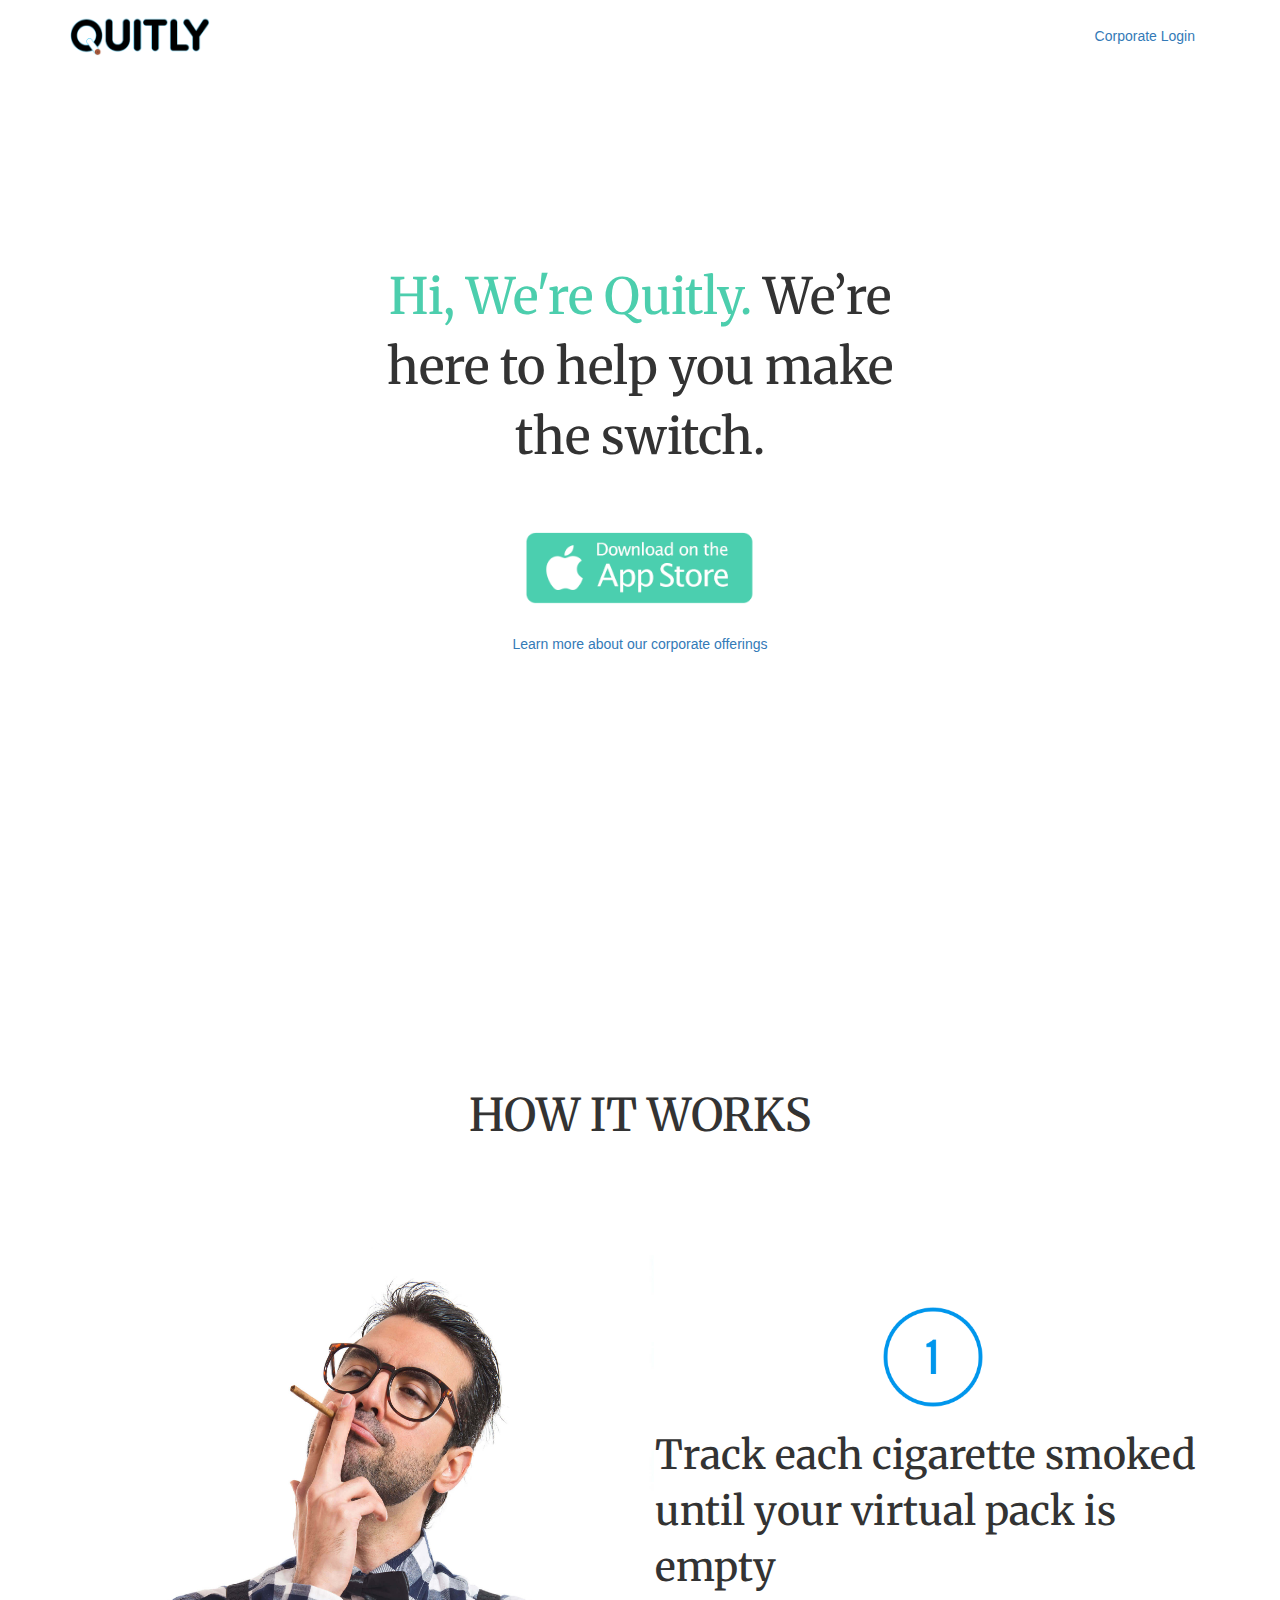
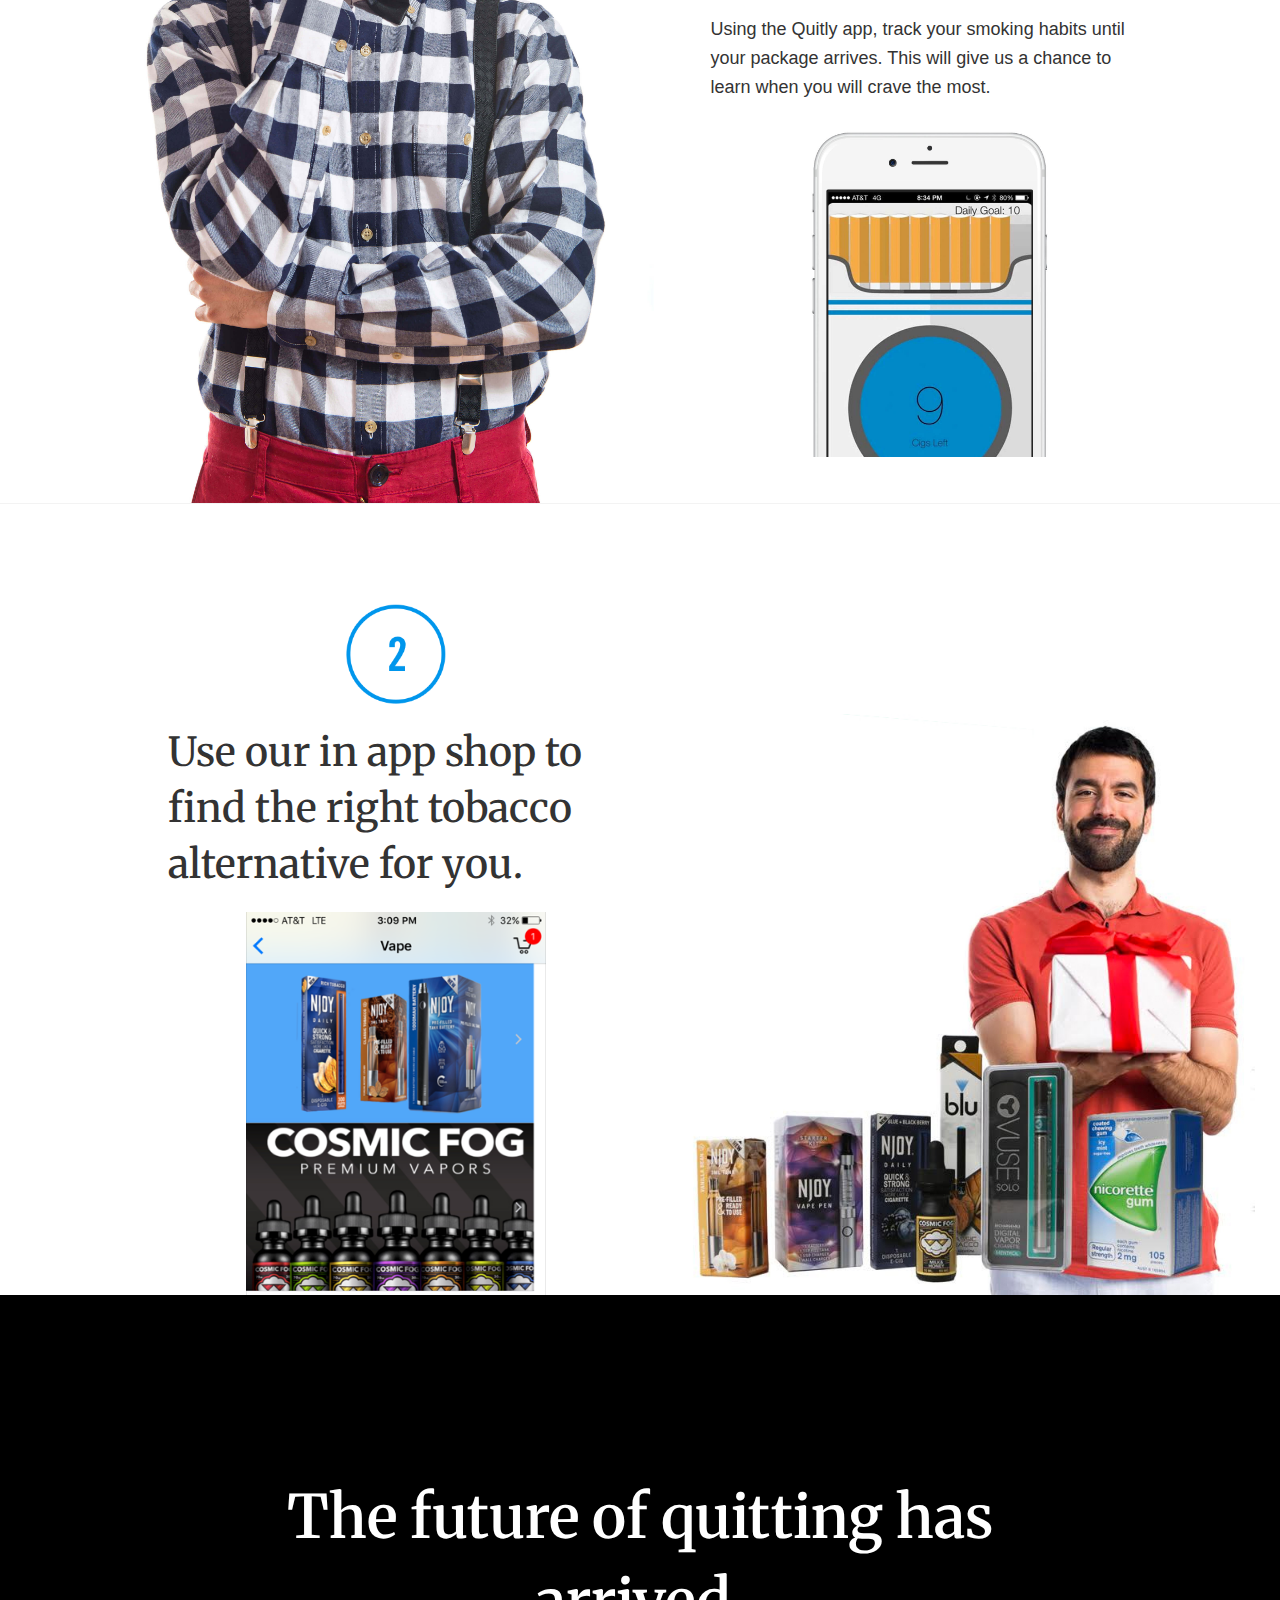
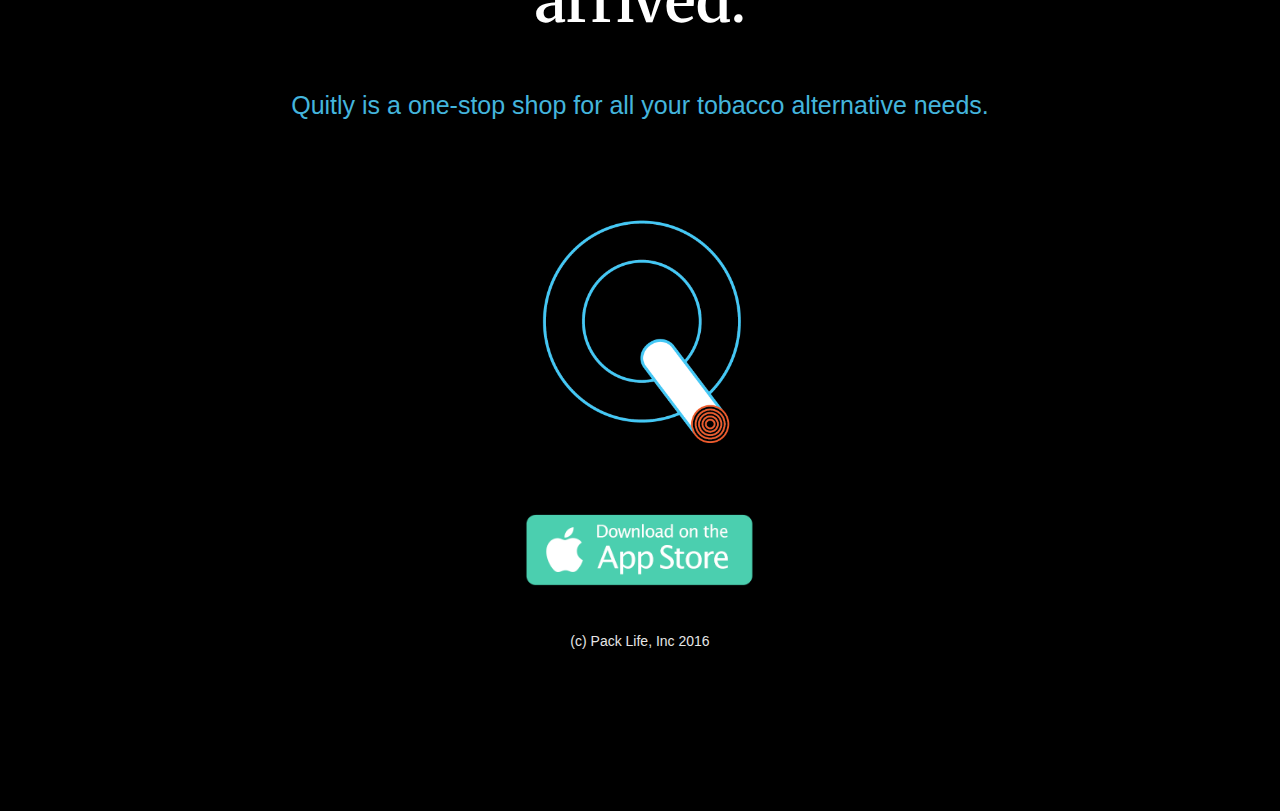
==== commit 600d4ce6: "Updates" ====
--- a/index.html
+++ b/index.html
@@ -35,15 +35,55 @@
 </head>
 
 <body>
-  <nav class="navbar">
+
+  <nav class="navbar ">
+  <div class="container">
+    <!-- Brand and toggle get grouped for better mobile display -->
+    <div class="navbar-header">
+      <button type="button" class="navbar-toggle collapsed" data-toggle="collapse" data-target="#bs-example-navbar-collapse-1" aria-expanded="false">
+        <span class="sr-only">Toggle navigation</span>
+        <span class="icon-bar"></span>
+        <span class="icon-bar"></span>
+        <span class="icon-bar"></span>
+      </button>
+      <a class="navbar-brand" href="#">
+        <img class="img-responsive quitly-logo" src="img/quitly-logo-full.png" alt="Quitly Logo">
+        <ul class="nav navbar-nav mobile hidden-md hidden-sm hidden-lg">
+         <li><a href="#" class="text-right">Corporate Login</a></li>
+        </ul>
+      </a>
+
+
+    </div>
+
+    <!-- Collect the nav links, forms, and other content for toggling -->
+    <div class="collapse navbar-collapse" id="bs-example-navbar-collapse-1">
+      <!-- <ul class="nav navbar-nav">
+       <li><a href="#" class="text-right">Corporate Login</a></li>
+      </ul> -->
+
+      <ul class="nav navbar-nav navbar-right">
+       <li><a href="#" class="text-right">Corporate Login</a></li>
+      </ul>
+    </div><!-- /.navbar-collapse -->
+  </div><!-- /.container-fluid -->
+</nav>
+
+
+
+  <!-- <nav class="navbar">
     <div class="container">
       <a href="#">
         <img class="img-responsive quitly-logo" src="img/quitly-logo-full.png" alt="Quitly Logo">
       </a>
 
-      <a href="#" class="text-right">Corporate login</a>
-    </div>
-  </nav>
+      <ul class="nav navbar-nav navbar-right">
+        <a href="#" class="text-right">Corporate login</a>
+      </ul>
+
+
+    </div>
+  </nav> -->
   <section id="hero">
     <div class="container">
       <div class="row text-center">
@@ -105,7 +145,7 @@
           <!-- <p>Use our in app shop to find the right tobacco alternative for you.</p> -->
           <img class="iphone" src="img/store.jpg" alt="quitly iphone screenshot">
         </div>
-        <div class="col-md-offset-1 col-md-4 text-center">
+        <div class=" col-md-4 text-center">
           <img class="step-img" src="img/step-2.jpg" alt="guy smoking cigarette">
         </div>
       </div>
--- a/css/styles.css
+++ b/css/styles.css
@@ -28,8 +28,15 @@
       /*margin: 0 auto!important;*/
       /*text-align: center!important;*/
       width: 140px;
-      margin-top: 30px;
-    }
+      /*margin-top: 30px;*/
+    }
+    nav .navbar-right li {
+      margin-top: 10px;
+    }
+    nav .mobile li {
+      margin-top: 10px;
+    }
+
     section#order-starter-kit, section#make-the-switch, section#track-your-smoking {
         height: auto;
         overflow: hidden;
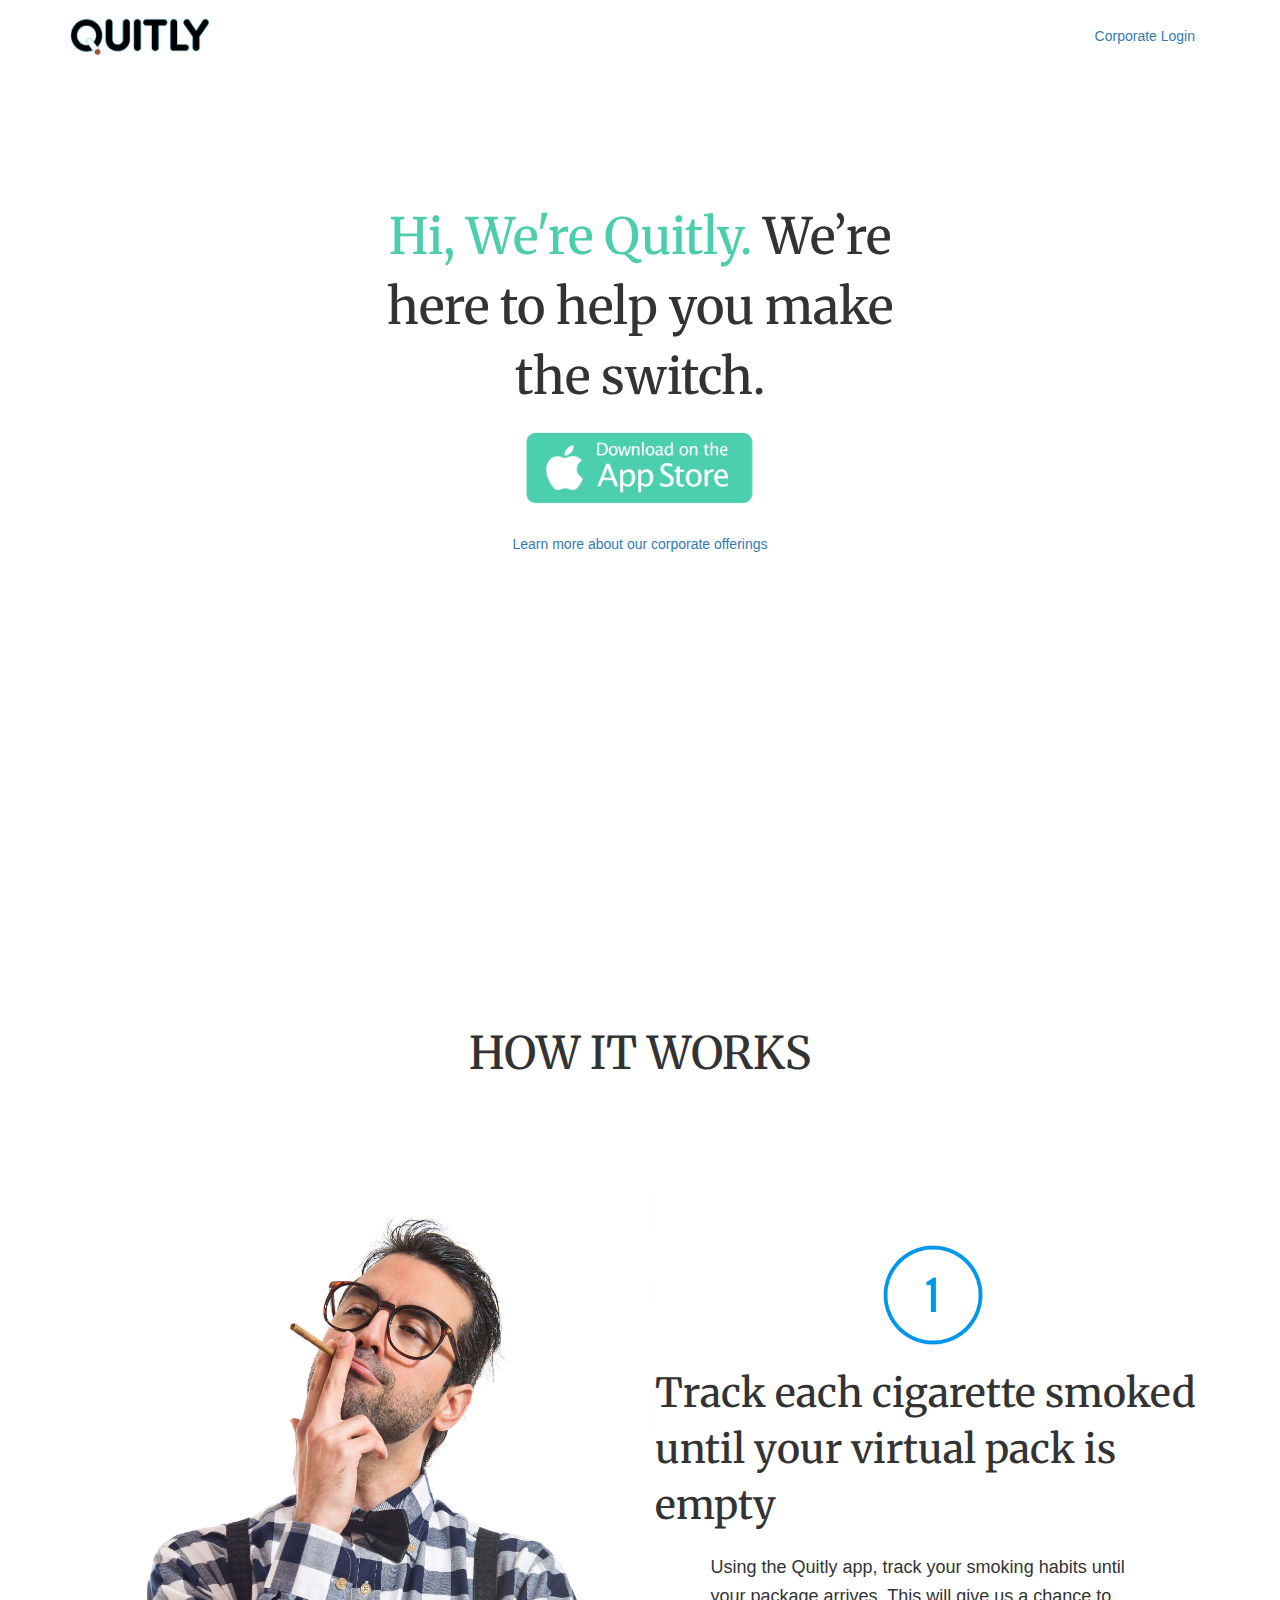
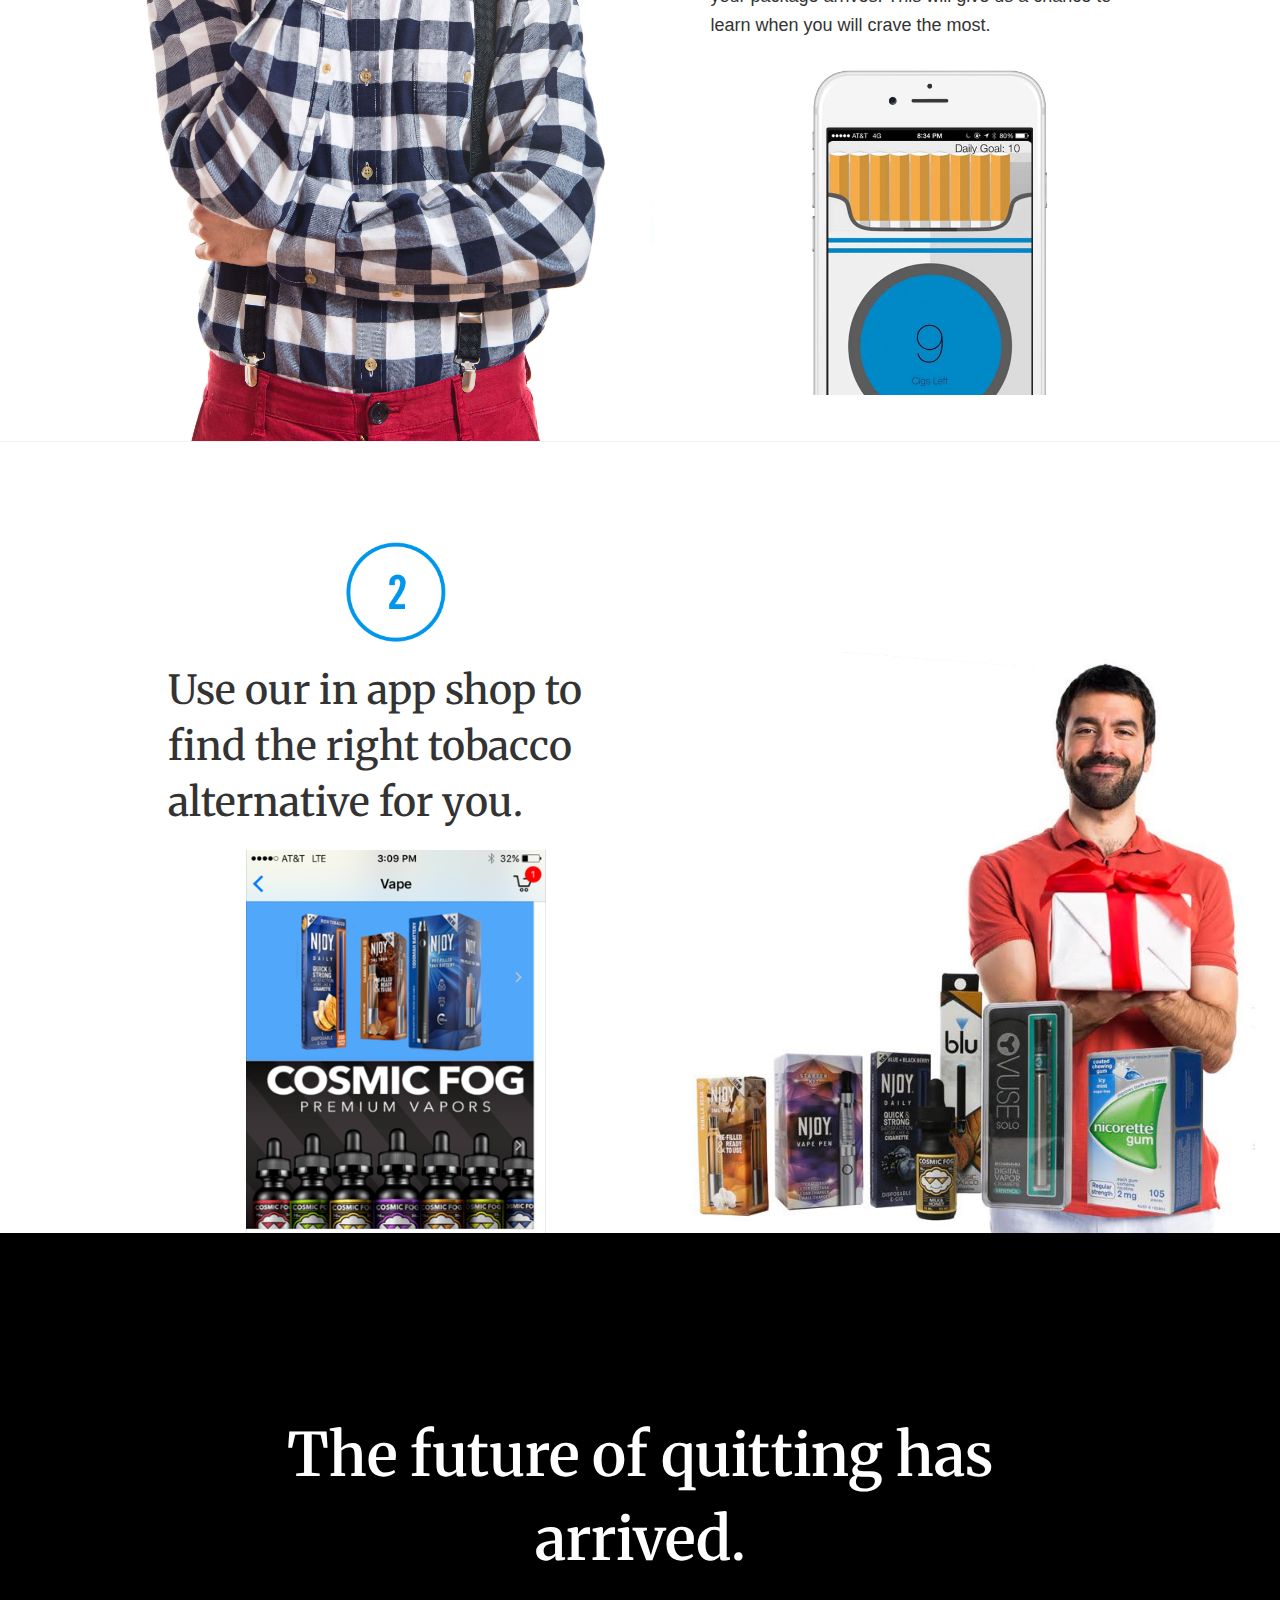
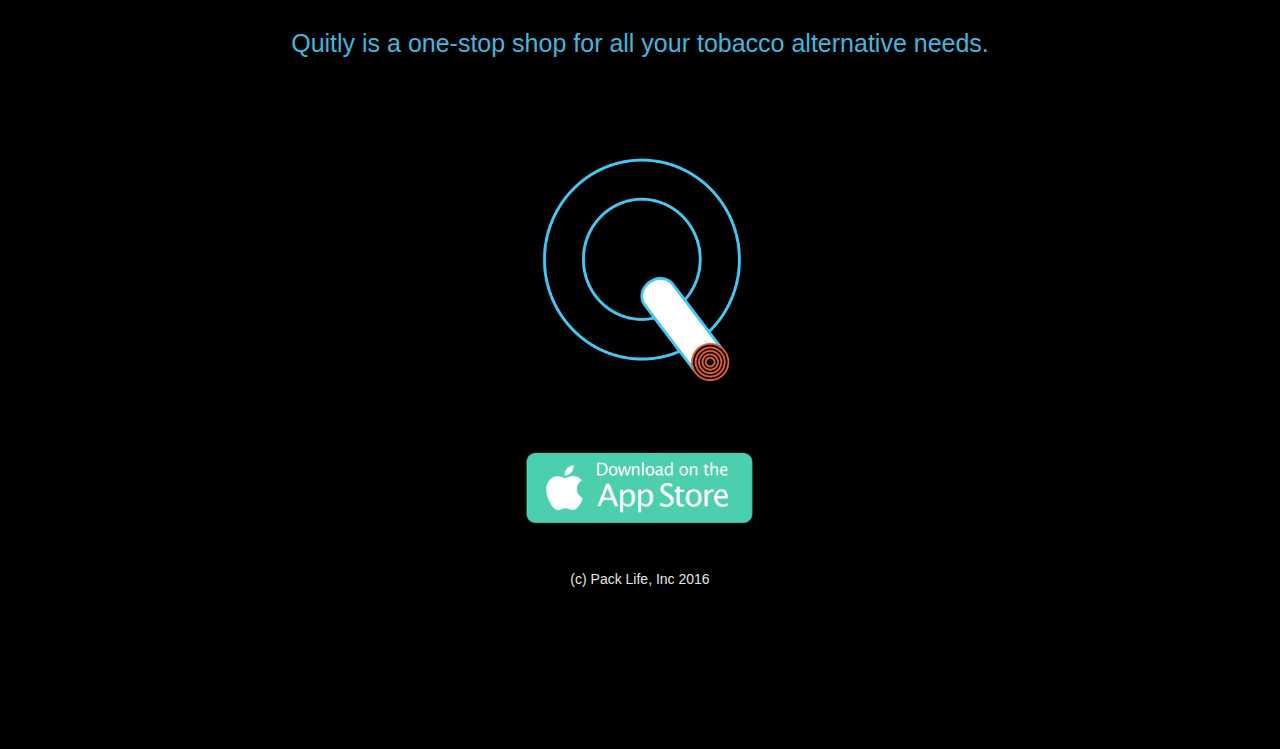
==== commit 6909934a: "Updating link to app store" ====
--- a/index.html
+++ b/index.html
@@ -90,13 +90,13 @@
         <h1> <span class="green">Hi, We're Quitly.</span>
          We’re here to help
         you make the switch.</h1>
-        <a class"download-ios" href="https://itunes.apple.com/us/app/pack-life/id1066670347?mt=8">
+        <a class"download-ios" href="https://itunes.apple.com/us/app/mylastpack-smoke-your-last/id1151713367?mt=8">
           <img class="download-btn" src="img/apple-store.png" alt="">
         </a>
         <a href="corporate-offering.html">Learn more about our corporate offerings <span class="ion-ios-arrow-forward"></span></a>
       </div>
     </div>
-    <i class="ion-ios-arrow-down"></i>
+    <a href="#how-it-works" name="how-it-works" class="ion-ios-arrow-down"></a>
   </section>
 
   <!-- <div class="video-container">
@@ -173,7 +173,7 @@
       <h1>The future of quitting has arrived.</h1>
       <p>Quitly is a one-stop shop for all your tobacco alternative needs.</p>
       <img class="quitly-logo" src="img/quitly-logo.png" alt="quitly logo">
-      <a class"download-ios" href="https://itunes.apple.com/us/app/pack-life/id1066670347?mt=8">
+      <a class"download-ios" href="https://itunes.apple.com/us/app/mylastpack-smoke-your-last/id1151713367?mt=8">
         <img class="download-btn" src="img/apple-store.png" alt="Itunes download link">
       </a>
       <p class="text-center pack-life"> (c) Pack Life, Inc 2016</p>
@@ -181,33 +181,18 @@
   </div>
 </body>
 
+
+<script src="https://code.jquery.com/jquery-2.2.4.min.js" integrity="sha256-BbhdlvQf/xTY9gja0Dq3HiwQF8LaCRTXxZKRutelT44="   crossorigin="anonymous"></script>
+
+
 <script>
 
-
-videos = document.querySelectorAll("video");
-for (var i = 0, l = videos.length; i < l; i++) {
-  var video = videos[i];
-  var src = video.src || (function () {
-      var sources = video.querySelectorAll("source");
-      for (var j = 0, sl = sources.length; j < sl; j++) {
-          var source = sources[j];
-          var type = source.type;
-          var isMp4 = type.indexOf("mp4") != -1;
-          if (isMp4) return source.src;
-      }
-      return null;
-  })();
-  if (src) {
-      var isYoutube = src && src.match(/(?:youtu|youtube)(?:\.com|\.be)\/([\w\W]+)/i);
-      if (isYoutube) {
-          var id = isYoutube[1].match(/watch\?v=|[\w\W]+/gi);
-          id = (id.length > 1) ? id.splice(1) : id;
-          id = id.toString();
-          var mp4url = "http://www.youtubeinmp4.com/redirect.php?video=";
-          video.src = mp4url + id;
-      }
-  }
-}
+  $('a').click(function(){
+      $('html, body').animate({
+          scrollTop: $( $(this).attr('href') ).offset().top
+      }, 500);
+      return false;
+  });
 </script>
 
 
--- a/css/styles.css
+++ b/css/styles.css
@@ -1,64 +1,61 @@
     body {
-    font-family: 'Open Sans', sans-serif;
-    margin: 0;
-    width: 100%;
-    overflow-x: hidden;
+        font-family: 'Open Sans', sans-serif;
+        margin: 0;
+        width: 100%;
+        overflow-x: hidden;
     }
     .green {
-      color: #4CCEAD;
+        color: #4CCEAD;
     }
     section#hero {
-      position: relative;
-      text-align: center;
-      padding-bottom: 200px;
+        position: relative;
+        text-align: center;
+        min-height: 90vh!important;
+        /*padding-bottom: 280px;*/
     }
     section#hero h1 {
         font-family: "Merriweather", serif!important;
         line-height: 1.4;
         max-width: 550px;
         font-size: 50px;
-        margin: 180px auto 20px auto;
+        margin: 120px auto 20px auto;
     }
     section#hero a img {
-      margin: 60px auto 30px auto!important;
-      display: block;
-      text-align: center;
+        margin: 20px auto 30px auto!important;
+        display: block;
+        text-align: center;
     }
     nav.navbar .quitly-logo {
-      /*margin: 0 auto!important;*/
-      /*text-align: center!important;*/
-      width: 140px;
-      /*margin-top: 30px;*/
+        /*margin: 0 auto!important;*/
+        /*text-align: center!important;*/
+        width: 140px;
+        /*margin-top: 30px;*/
     }
     nav .navbar-right li {
-      margin-top: 10px;
+        margin-top: 10px;
     }
     nav .mobile li {
-      margin-top: 10px;
-    }
-
+        margin-top: 10px;
+    }
     section#order-starter-kit, section#make-the-switch, section#track-your-smoking {
         height: auto;
         overflow: hidden;
         border-bottom: 1px solid #f3f3f3;
     }
     section#how-it-works {
-      padding-top: 120px;
-    }
-
+        padding-top: 20px;
+    }
     section#how-it-works h1 {
-      text-transform: uppercase;
-      font-family: "Merriweather", serif!important;
-      line-height: 1.4;
-      padding: 90px 0;
-      font-size: 45px;
+        text-transform: uppercase;
+        font-family: "Merriweather", serif!important;
+        line-height: 1.4;
+        padding: 90px 0;
+        font-size: 45px;
     }
     section#make-the-switch {
         padding: 60px 0 0 0;
     }
-    section#order-starter-kit img.step-img,
-    section#make-the-switch img.step-img,
-    section#track-your-smoking img.step-img {
+    section#order-starter-kit img.step-img, section#make-the-switch img.step-img, section#track-your-smoking img.step-img {
         max-width: 600px;
         margin: 0 auto!important;
     }
@@ -76,29 +73,25 @@
         margin: 10px auto 30px auto;
         text-align: left;
     }
-    section#track-your-smoking img.numbers-img,
-    section#make-the-switch img.numbers-img {
+    section#track-your-smoking img.numbers-img, section#make-the-switch img.numbers-img {
         margin: 80px auto 20px auto;
         display: block;
         width: 100px;
     }
-  section#order-starter-kit img.numbers-img {
+    section#order-starter-kit img.numbers-img {
         margin: 40px auto 20px auto;
         display: block;
         width: 100px;
-  }
-
+    }
     section#order-starter-kit img.iphone, section#track-your-smoking img.iphone, section#make-the-switch img.iphone {
         width: 300px;
     }
-
     .right-col {
         max-height: 790px;
         margin-top: 20px;
         overflow: hidden;
         position: relative!important;
     }
-
     section#order-starter-kit .right-col {
         max-height: 790px;
         position: relative!important;
@@ -149,8 +142,8 @@
         font-weight: 400;
     }
     .download-container p.pack-life {
-      color: white;
-      font-size: 14px;
+        color: white;
+        font-size: 14px;
     }
     .logos-cont {
         opacity: .8;
@@ -222,7 +215,6 @@
         text-align: center!important;
         bottom: 20px;
         margin-top: 210px!important;
-
     }
     @media (max-width: 991px) {
         .download-container h1 {
@@ -233,7 +225,6 @@
             text-align: center!important;
             bottom: 20px;
         }
-
         .download-container .quitly-logo {
             width: 270px;
         }
@@ -276,10 +267,13 @@
         .download-container h1 {
             font-size: 6vw;
         }
+        section#order-starter-kit img.step-img, section#make-the-switch img.step-img, section#track-your-smoking img.step-img {
+            max-width: 100%!important;
+        }
+    }
 
-      section#order-starter-kit img.step-img, section#make-the-switch img.step-img, section#track-your-smoking img.step-img {
-        max-width: 100%!important;
-      }
-
-
-      }
+    @media (max-height: 625px) {
+        .ion-ios-arrow-down  {
+          display: none;
+        }
+    }
